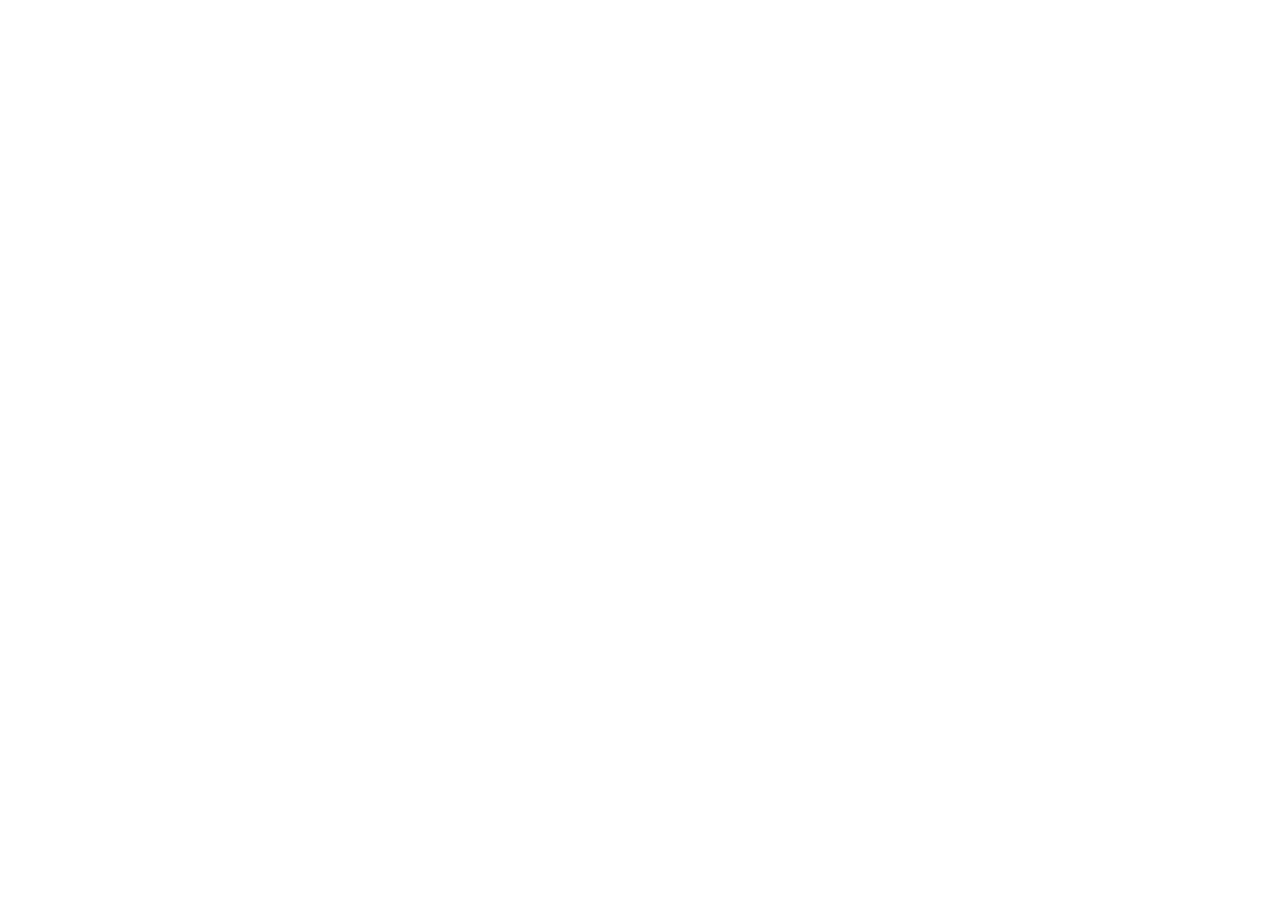
==== index.html @ 365e4626 "Updates" ====
<!DOCTYPE html>
<html lang="en">
  <head>
    <meta charset="UTF-8" />
    <meta name="viewport" content="width=device-width, initial-scale=1.0" />
    <title>browse-product-bliss</title>
    <meta name="description" content="Lovable Generated Project" />
    <meta name="author" content="Lovable" />

    <meta property="og:title" content="browse-product-bliss" />
    <meta property="og:description" content="Lovable Generated Project" />
    <meta property="og:type" content="website" />
    <meta property="og:image" content="https://lovable.dev/opengraph-image-p98pqg.png" />

    <meta name="twitter:card" content="summary_large_image" />
    <meta name="twitter:site" content="@lovable_dev" />
    <meta name="twitter:image" content="https://lovable.dev/opengraph-image-p98pqg.png" />
    <script type="module" crossorigin src="/presentoo-hub-website/assets/index-BYDsPAIq.js"></script>
    <link rel="stylesheet" crossorigin href="/presentoo-hub-website/assets/index-CxJa90uY.css">
  </head>

  <body>
    <div id="root"></div>
  </body>
</html>
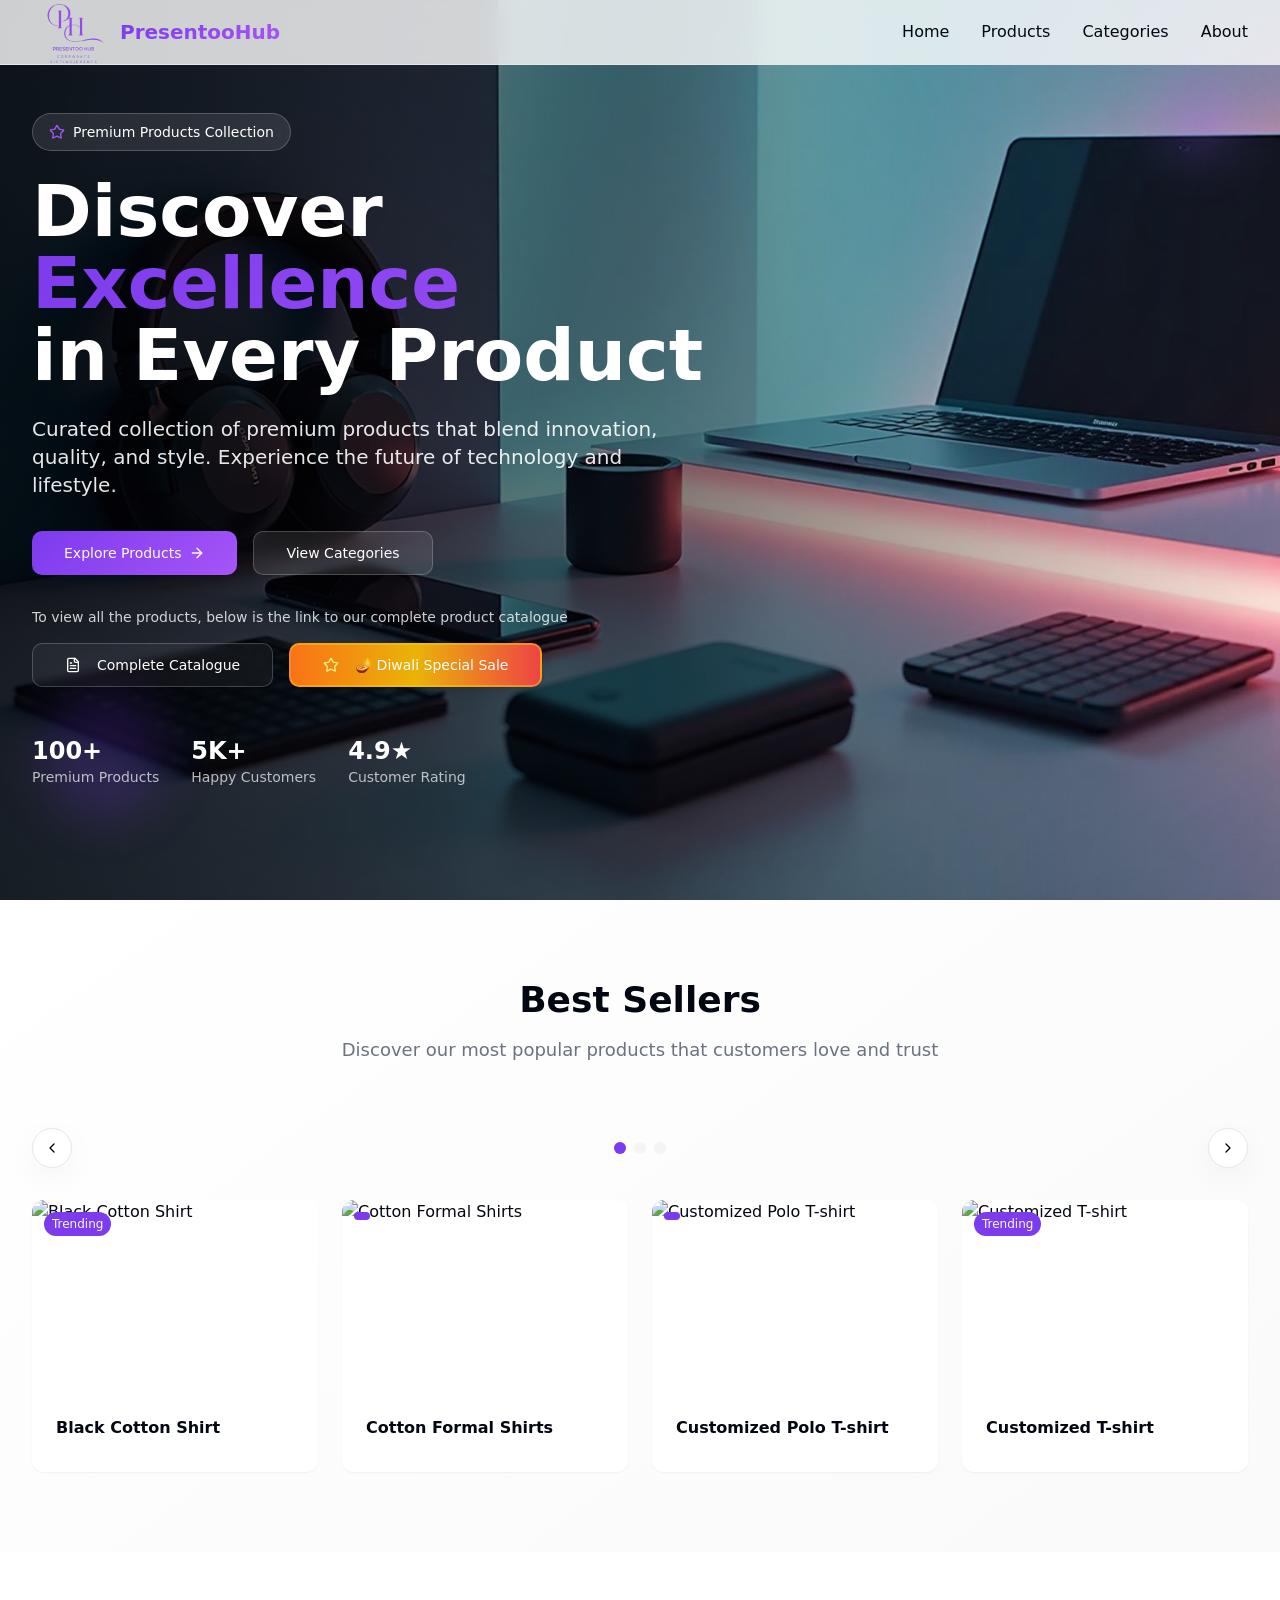
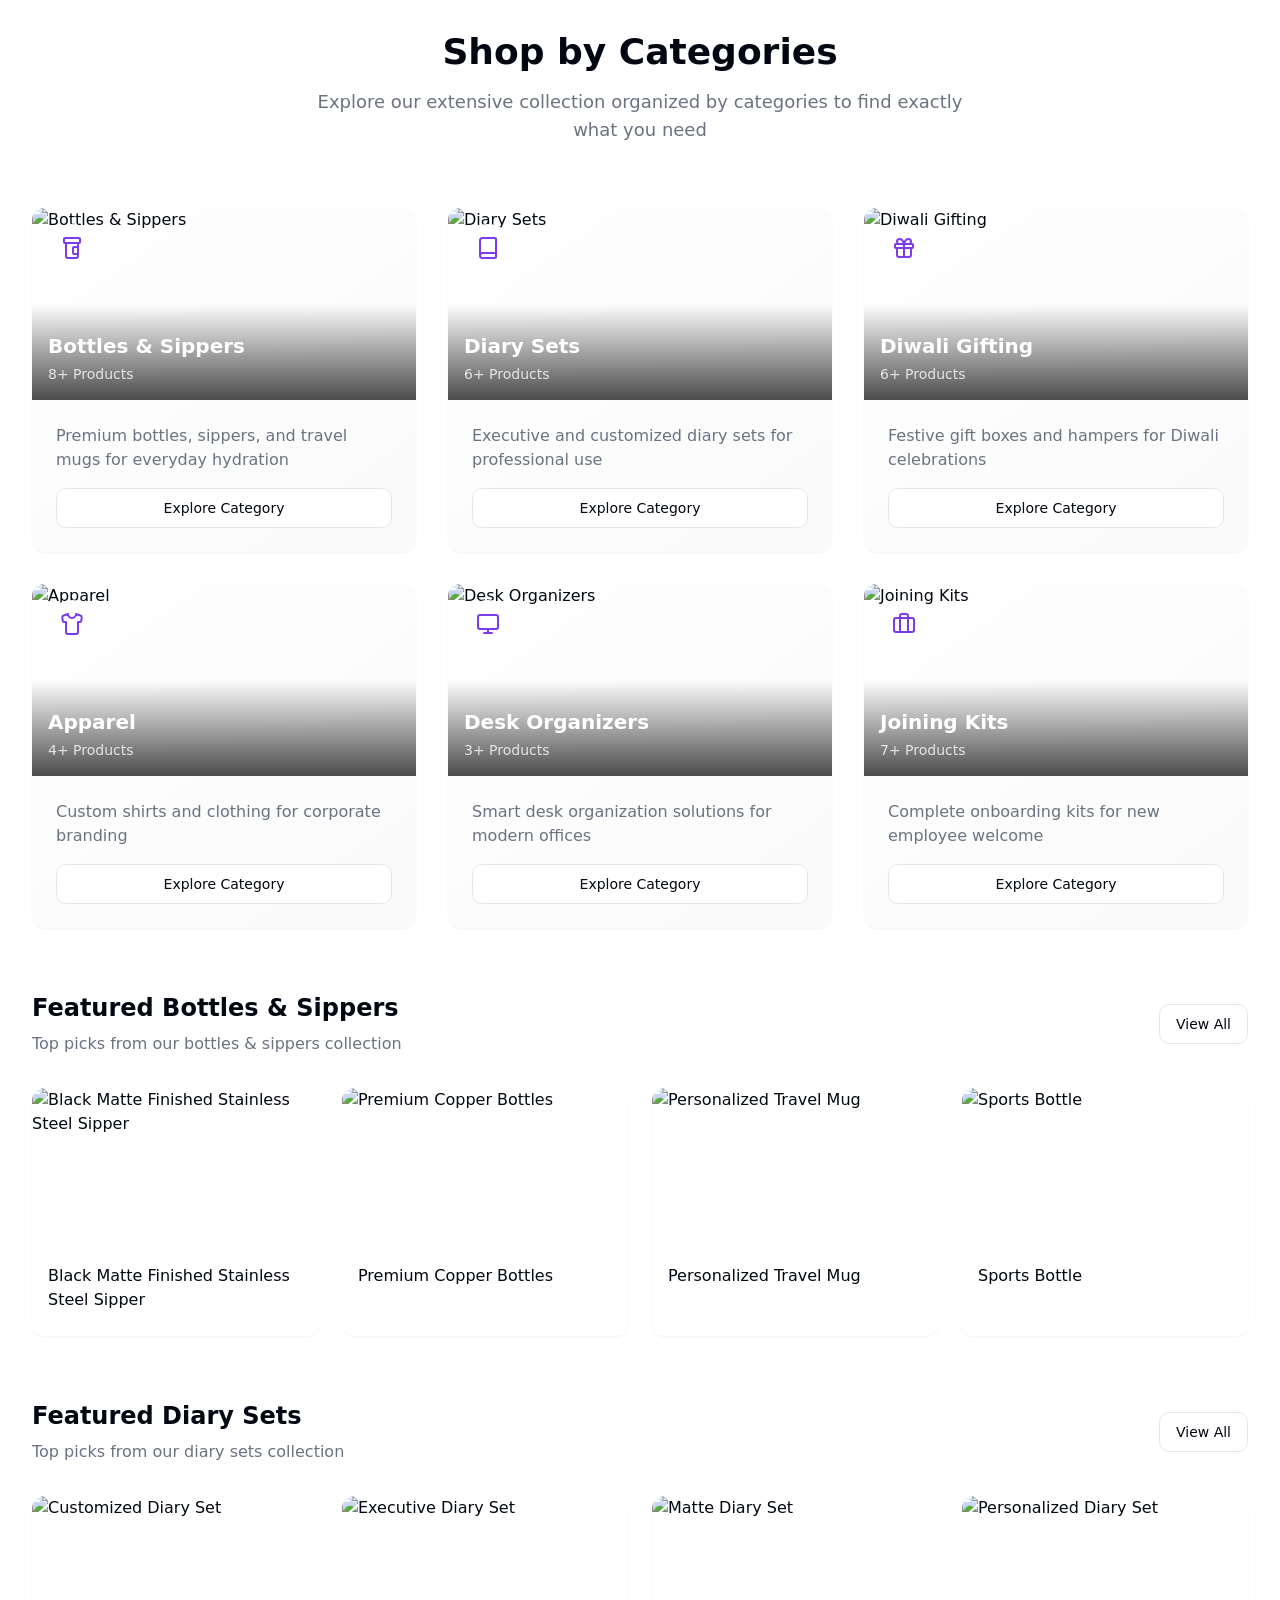
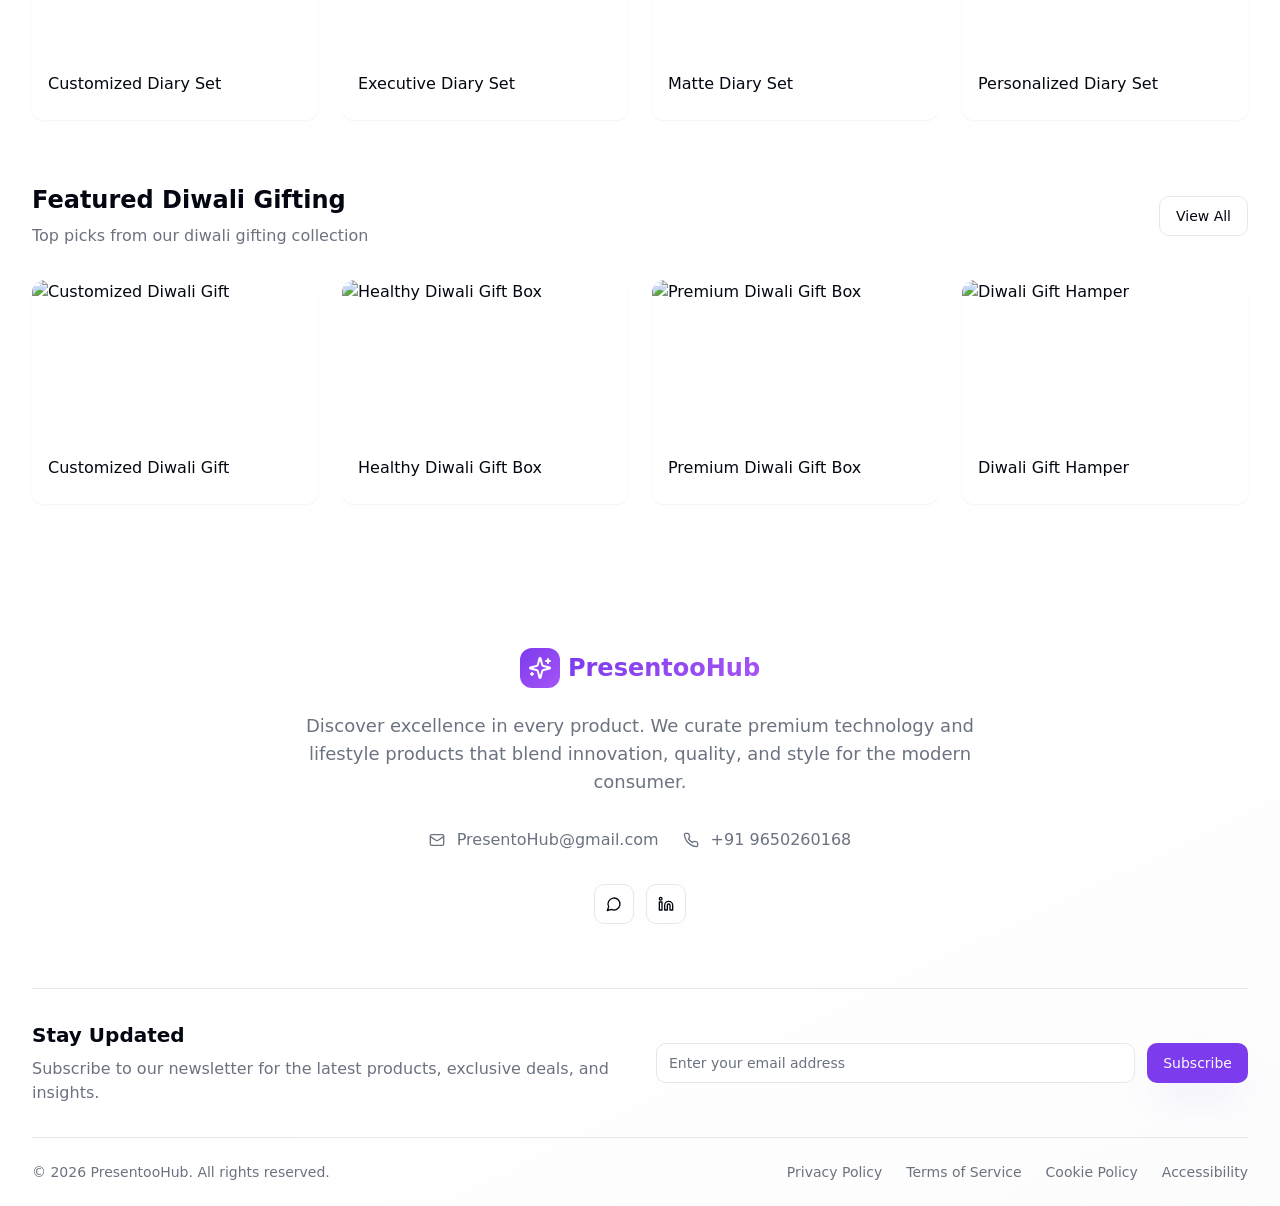
==== commit 4aec2dd4: "Updates" ====
--- a/index.html
+++ b/index.html
@@ -15,8 +15,8 @@
     <meta name="twitter:card" content="summary_large_image" />
     <meta name="twitter:site" content="@lovable_dev" />
     <meta name="twitter:image" content="https://lovable.dev/opengraph-image-p98pqg.png" />
-    <script type="module" crossorigin src="/presentoo-hub-website/assets/index-BYDsPAIq.js"></script>
-    <link rel="stylesheet" crossorigin href="/presentoo-hub-website/assets/index-CxJa90uY.css">
+    <script type="module" crossorigin src="/assets/index-CHtTvRHX.js"></script>
+    <link rel="stylesheet" crossorigin href="/assets/index-CxJa90uY.css">
   </head>
 
   <body>
--- a/assets/index-CxJa90uY.css
+++ b/assets/index-CxJa90uY.css
@@ -0,0 +1 @@
+*,:before,:after{--tw-border-spacing-x: 0;--tw-border-spacing-y: 0;--tw-translate-x: 0;--tw-translate-y: 0;--tw-rotate: 0;--tw-skew-x: 0;--tw-skew-y: 0;--tw-scale-x: 1;--tw-scale-y: 1;--tw-pan-x: ;--tw-pan-y: ;--tw-pinch-zoom: ;--tw-scroll-snap-strictness: proximity;--tw-gradient-from-position: ;--tw-gradient-via-position: ;--tw-gradient-to-position: ;--tw-ordinal: ;--tw-slashed-zero: ;--tw-numeric-figure: ;--tw-numeric-spacing: ;--tw-numeric-fraction: ;--tw-ring-inset: ;--tw-ring-offset-width: 0px;--tw-ring-offset-color: #fff;--tw-ring-color: rgb(59 130 246 / .5);--tw-ring-offset-shadow: 0 0 #0000;--tw-ring-shadow: 0 0 #0000;--tw-shadow: 0 0 #0000;--tw-shadow-colored: 0 0 #0000;--tw-blur: ;--tw-brightness: ;--tw-contrast: ;--tw-grayscale: ;--tw-hue-rotate: ;--tw-invert: ;--tw-saturate: ;--tw-sepia: ;--tw-drop-shadow: ;--tw-backdrop-blur: ;--tw-backdrop-brightness: ;--tw-backdrop-contrast: ;--tw-backdrop-grayscale: ;--tw-backdrop-hue-rotate: ;--tw-backdrop-invert: ;--tw-backdrop-opacity: ;--tw-backdrop-saturate: ;--tw-backdrop-sepia: ;--tw-contain-size: ;--tw-contain-layout: ;--tw-contain-paint: ;--tw-contain-style: }::backdrop{--tw-border-spacing-x: 0;--tw-border-spacing-y: 0;--tw-translate-x: 0;--tw-translate-y: 0;--tw-rotate: 0;--tw-skew-x: 0;--tw-skew-y: 0;--tw-scale-x: 1;--tw-scale-y: 1;--tw-pan-x: ;--tw-pan-y: ;--tw-pinch-zoom: ;--tw-scroll-snap-strictness: proximity;--tw-gradient-from-position: ;--tw-gradient-via-position: ;--tw-gradient-to-position: ;--tw-ordinal: ;--tw-slashed-zero: ;--tw-numeric-figure: ;--tw-numeric-spacing: ;--tw-numeric-fraction: ;--tw-ring-inset: ;--tw-ring-offset-width: 0px;--tw-ring-offset-color: #fff;--tw-ring-color: rgb(59 130 246 / .5);--tw-ring-offset-shadow: 0 0 #0000;--tw-ring-shadow: 0 0 #0000;--tw-shadow: 0 0 #0000;--tw-shadow-colored: 0 0 #0000;--tw-blur: ;--tw-brightness: ;--tw-contrast: ;--tw-grayscale: ;--tw-hue-rotate: ;--tw-invert: ;--tw-saturate: ;--tw-sepia: ;--tw-drop-shadow: ;--tw-backdrop-blur: ;--tw-backdrop-brightness: ;--tw-backdrop-contrast: ;--tw-backdrop-grayscale: ;--tw-backdrop-hue-rotate: ;--tw-backdrop-invert: ;--tw-backdrop-opacity: ;--tw-backdrop-saturate: ;--tw-backdrop-sepia: ;--tw-contain-size: ;--tw-contain-layout: ;--tw-contain-paint: ;--tw-contain-style: }*,:before,:after{box-sizing:border-box;border-width:0;border-style:solid;border-color:#e5e7eb}:before,:after{--tw-content: ""}html,:host{line-height:1.5;-webkit-text-size-adjust:100%;-moz-tab-size:4;-o-tab-size:4;tab-size:4;font-family:ui-sans-serif,system-ui,sans-serif,"Apple Color Emoji","Segoe UI Emoji",Segoe UI Symbol,"Noto Color Emoji";font-feature-settings:normal;font-variation-settings:normal;-webkit-tap-highlight-color:transparent}body{margin:0;line-height:inherit}hr{height:0;color:inherit;border-top-width:1px}abbr:where([title]){-webkit-text-decoration:underline dotted;text-decoration:underline dotted}h1,h2,h3,h4,h5,h6{font-size:inherit;font-weight:inherit}a{color:inherit;text-decoration:inherit}b,strong{font-weight:bolder}code,kbd,samp,pre{font-family:ui-monospace,SFMono-Regular,Menlo,Monaco,Consolas,Liberation Mono,Courier New,monospace;font-feature-settings:normal;font-variation-settings:normal;font-size:1em}small{font-size:80%}sub,sup{font-size:75%;line-height:0;position:relative;vertical-align:baseline}sub{bottom:-.25em}sup{top:-.5em}table{text-indent:0;border-color:inherit;border-collapse:collapse}button,input,optgroup,select,textarea{font-family:inherit;font-feature-settings:inherit;font-variation-settings:inherit;font-size:100%;font-weight:inherit;line-height:inherit;letter-spacing:inherit;color:inherit;margin:0;padding:0}button,select{text-transform:none}button,input:where([type=button]),input:where([type=reset]),input:where([type=submit]){-webkit-appearance:button;background-color:transparent;background-image:none}:-moz-focusring{outline:auto}:-moz-ui-invalid{box-shadow:none}progress{vertical-align:baseline}::-webkit-inner-spin-button,::-webkit-outer-spin-button{height:auto}[type=search]{-webkit-appearance:textfield;outline-offset:-2px}::-webkit-search-decoration{-webkit-appearance:none}::-webkit-file-upload-button{-webkit-appearance:button;font:inherit}summary{display:list-item}blockquote,dl,dd,h1,h2,h3,h4,h5,h6,hr,figure,p,pre{margin:0}fieldset{margin:0;padding:0}legend{padding:0}ol,ul,menu{list-style:none;margin:0;padding:0}dialog{padding:0}textarea{resize:vertical}input::-moz-placeholder,textarea::-moz-placeholder{opacity:1;color:#9ca3af}input::placeholder,textarea::placeholder{opacity:1;color:#9ca3af}button,[role=button]{cursor:pointer}:disabled{cursor:default}img,svg,video,canvas,audio,iframe,embed,object{display:block;vertical-align:middle}img,video{max-width:100%;height:auto}[hidden]:where(:not([hidden=until-found])){display:none}:root{--background: 0 0% 100%;--foreground: 224 71% 4%;--card: 0 0% 100%;--card-foreground: 224 71% 4%;--popover: 0 0% 100%;--popover-foreground: 224 71% 4%;--primary: 262 83% 58%;--primary-foreground: 210 20% 98%;--primary-glow: 270 91% 65%;--secondary: 220 14% 96%;--secondary-foreground: 220 9% 46%;--muted: 220 14% 96%;--muted-foreground: 220 9% 46%;--accent: 262 83% 58%;--accent-foreground: 210 20% 98%;--destructive: 0 84% 60%;--destructive-foreground: 210 20% 98%;--border: 220 13% 91%;--input: 220 13% 91%;--ring: 262 83% 58%;--radius: .75rem;--gradient-primary: linear-gradient(135deg, hsl(262 83% 58%), hsl(270 91% 65%));--gradient-hero: linear-gradient(135deg, hsl(262 83% 58%) 0%, hsl(270 91% 65%) 50%, hsl(280 100% 70%) 100%);--gradient-card: linear-gradient(145deg, hsl(0 0% 100%) 0%, hsl(220 14% 98%) 100%);--shadow-elegant: 0 20px 40px -12px hsl(262 83% 58% / .15);--shadow-product: 0 10px 30px -5px hsl(220 9% 46% / .1);--shadow-glow: 0 0 50px hsl(270 91% 65% / .3);--transition-smooth: all .3s cubic-bezier(.4, 0, .2, 1);--transition-bounce: all .3s cubic-bezier(.68, -.55, .265, 1.55);--sidebar-background: 0 0% 98%;--sidebar-foreground: 240 5.3% 26.1%;--sidebar-primary: 240 5.9% 10%;--sidebar-primary-foreground: 0 0% 98%;--sidebar-accent: 240 4.8% 95.9%;--sidebar-accent-foreground: 240 5.9% 10%;--sidebar-border: 220 13% 91%;--sidebar-ring: 217.2 91.2% 59.8%}.dark{--background: 222.2 84% 4.9%;--foreground: 210 40% 98%;--card: 222.2 84% 4.9%;--card-foreground: 210 40% 98%;--popover: 222.2 84% 4.9%;--popover-foreground: 210 40% 98%;--primary: 210 40% 98%;--primary-foreground: 222.2 47.4% 11.2%;--secondary: 217.2 32.6% 17.5%;--secondary-foreground: 210 40% 98%;--muted: 217.2 32.6% 17.5%;--muted-foreground: 215 20.2% 65.1%;--accent: 217.2 32.6% 17.5%;--accent-foreground: 210 40% 98%;--destructive: 0 62.8% 30.6%;--destructive-foreground: 210 40% 98%;--border: 217.2 32.6% 17.5%;--input: 217.2 32.6% 17.5%;--ring: 212.7 26.8% 83.9%;--sidebar-background: 240 5.9% 10%;--sidebar-foreground: 240 4.8% 95.9%;--sidebar-primary: 224.3 76.3% 48%;--sidebar-primary-foreground: 0 0% 100%;--sidebar-accent: 240 3.7% 15.9%;--sidebar-accent-foreground: 240 4.8% 95.9%;--sidebar-border: 240 3.7% 15.9%;--sidebar-ring: 217.2 91.2% 59.8%}*{border-color:hsl(var(--border))}body{background-color:hsl(var(--background));color:hsl(var(--foreground))}.container{width:100%;margin-right:auto;margin-left:auto;padding-right:2rem;padding-left:2rem}@media (min-width: 1400px){.container{max-width:1400px}}.sr-only{position:absolute;width:1px;height:1px;padding:0;margin:-1px;overflow:hidden;clip:rect(0,0,0,0);white-space:nowrap;border-width:0}.pointer-events-none{pointer-events:none}.pointer-events-auto{pointer-events:auto}.visible{visibility:visible}.invisible{visibility:hidden}.fixed{position:fixed}.absolute{position:absolute}.relative{position:relative}.inset-0{top:0;right:0;bottom:0;left:0}.inset-x-0{left:0;right:0}.inset-y-0{top:0;bottom:0}.-bottom-12{bottom:-3rem}.-left-12{left:-3rem}.-right-12{right:-3rem}.-top-12{top:-3rem}.bottom-0{bottom:0}.bottom-20{bottom:5rem}.bottom-4{bottom:1rem}.left-0{left:0}.left-1{left:.25rem}.left-1\/2{left:50%}.left-10{left:2.5rem}.left-2{left:.5rem}.left-3{left:.75rem}.left-4{left:1rem}.left-\[50\%\]{left:50%}.right-0{right:0}.right-1{right:.25rem}.right-10{right:2.5rem}.right-2{right:.5rem}.right-3{right:.75rem}.right-4{right:1rem}.top-0{top:0}.top-1\.5{top:.375rem}.top-1\/2{top:50%}.top-2{top:.5rem}.top-20{top:5rem}.top-3{top:.75rem}.top-3\.5{top:.875rem}.top-4{top:1rem}.top-\[1px\]{top:1px}.top-\[50\%\]{top:50%}.top-\[60\%\]{top:60%}.top-full{top:100%}.z-10{z-index:10}.z-20{z-index:20}.z-50{z-index:50}.z-\[100\]{z-index:100}.z-\[1\]{z-index:1}.-mx-1{margin-left:-.25rem;margin-right:-.25rem}.mx-2{margin-left:.5rem;margin-right:.5rem}.mx-3\.5{margin-left:.875rem;margin-right:.875rem}.mx-auto{margin-left:auto;margin-right:auto}.my-0\.5{margin-top:.125rem;margin-bottom:.125rem}.my-1{margin-top:.25rem;margin-bottom:.25rem}.-ml-4{margin-left:-1rem}.-mt-4{margin-top:-1rem}.mb-1{margin-bottom:.25rem}.mb-16{margin-bottom:4rem}.mb-2{margin-bottom:.5rem}.mb-4{margin-bottom:1rem}.mb-6{margin-bottom:1.5rem}.mb-8{margin-bottom:2rem}.ml-1{margin-left:.25rem}.ml-auto{margin-left:auto}.mr-2{margin-right:.5rem}.mt-1\.5{margin-top:.375rem}.mt-12{margin-top:3rem}.mt-2{margin-top:.5rem}.mt-24{margin-top:6rem}.mt-4{margin-top:1rem}.mt-8{margin-top:2rem}.mt-auto{margin-top:auto}.line-clamp-2{overflow:hidden;display:-webkit-box;-webkit-box-orient:vertical;-webkit-line-clamp:2}.block{display:block}.flex{display:flex}.inline-flex{display:inline-flex}.table{display:table}.grid{display:grid}.hidden{display:none}.aspect-square{aspect-ratio:1 / 1}.aspect-video{aspect-ratio:16 / 9}.size-4{width:1rem;height:1rem}.h-1\.5{height:.375rem}.h-10{height:2.5rem}.h-11{height:2.75rem}.h-12{height:3rem}.h-16{height:4rem}.h-2{height:.5rem}.h-2\.5{height:.625rem}.h-20{height:5rem}.h-3{height:.75rem}.h-3\.5{height:.875rem}.h-32{height:8rem}.h-4{height:1rem}.h-40{height:10rem}.h-48{height:12rem}.h-5{height:1.25rem}.h-6{height:1.5rem}.h-64{height:16rem}.h-7{height:1.75rem}.h-8{height:2rem}.h-9{height:2.25rem}.h-\[1px\]{height:1px}.h-\[var\(--radix-navigation-menu-viewport-height\)\]{height:var(--radix-navigation-menu-viewport-height)}.h-\[var\(--radix-select-trigger-height\)\]{height:var(--radix-select-trigger-height)}.h-auto{height:auto}.h-full{height:100%}.h-px{height:1px}.h-svh{height:100svh}.max-h-96{max-height:24rem}.max-h-\[300px\]{max-height:300px}.max-h-screen{max-height:100vh}.min-h-0{min-height:0px}.min-h-\[80px\]{min-height:80px}.min-h-screen{min-height:100vh}.min-h-svh{min-height:100svh}.w-0{width:0px}.w-1{width:.25rem}.w-10{width:2.5rem}.w-11{width:2.75rem}.w-16{width:4rem}.w-2{width:.5rem}.w-2\.5{width:.625rem}.w-20{width:5rem}.w-3{width:.75rem}.w-3\.5{width:.875rem}.w-3\/4{width:75%}.w-32{width:8rem}.w-4{width:1rem}.w-5{width:1.25rem}.w-6{width:1.5rem}.w-64{width:16rem}.w-7{width:1.75rem}.w-72{width:18rem}.w-8{width:2rem}.w-9{width:2.25rem}.w-\[--sidebar-width\]{width:var(--sidebar-width)}.w-\[100px\]{width:100px}.w-\[180px\]{width:180px}.w-\[1px\]{width:1px}.w-auto{width:auto}.w-full{width:100%}.w-max{width:-moz-max-content;width:max-content}.w-px{width:1px}.min-w-0{min-width:0px}.min-w-5{min-width:1.25rem}.min-w-\[12rem\]{min-width:12rem}.min-w-\[8rem\]{min-width:8rem}.min-w-\[var\(--radix-select-trigger-width\)\]{min-width:var(--radix-select-trigger-width)}.max-w-2xl{max-width:42rem}.max-w-3xl{max-width:48rem}.max-w-4xl{max-width:56rem}.max-w-\[--skeleton-width\]{max-width:var(--skeleton-width)}.max-w-lg{max-width:32rem}.max-w-max{max-width:-moz-max-content;max-width:max-content}.flex-1{flex:1 1 0%}.shrink-0{flex-shrink:0}.grow{flex-grow:1}.grow-0{flex-grow:0}.basis-full{flex-basis:100%}.caption-bottom{caption-side:bottom}.border-collapse{border-collapse:collapse}.-translate-x-1\/2{--tw-translate-x: -50%;transform:translate(var(--tw-translate-x),var(--tw-translate-y)) rotate(var(--tw-rotate)) skew(var(--tw-skew-x)) skewY(var(--tw-skew-y)) scaleX(var(--tw-scale-x)) scaleY(var(--tw-scale-y))}.-translate-x-px{--tw-translate-x: -1px;transform:translate(var(--tw-translate-x),var(--tw-translate-y)) rotate(var(--tw-rotate)) skew(var(--tw-skew-x)) skewY(var(--tw-skew-y)) scaleX(var(--tw-scale-x)) scaleY(var(--tw-scale-y))}.-translate-y-1\/2{--tw-translate-y: -50%;transform:translate(var(--tw-translate-x),var(--tw-translate-y)) rotate(var(--tw-rotate)) skew(var(--tw-skew-x)) skewY(var(--tw-skew-y)) scaleX(var(--tw-scale-x)) scaleY(var(--tw-scale-y))}.translate-x-\[-50\%\]{--tw-translate-x: -50%;transform:translate(var(--tw-translate-x),var(--tw-translate-y)) rotate(var(--tw-rotate)) skew(var(--tw-skew-x)) skewY(var(--tw-skew-y)) scaleX(var(--tw-scale-x)) scaleY(var(--tw-scale-y))}.translate-x-px{--tw-translate-x: 1px;transform:translate(var(--tw-translate-x),var(--tw-translate-y)) rotate(var(--tw-rotate)) skew(var(--tw-skew-x)) skewY(var(--tw-skew-y)) scaleX(var(--tw-scale-x)) scaleY(var(--tw-scale-y))}.translate-y-\[-50\%\]{--tw-translate-y: -50%;transform:translate(var(--tw-translate-x),var(--tw-translate-y)) rotate(var(--tw-rotate)) skew(var(--tw-skew-x)) skewY(var(--tw-skew-y)) scaleX(var(--tw-scale-x)) scaleY(var(--tw-scale-y))}.rotate-45{--tw-rotate: 45deg;transform:translate(var(--tw-translate-x),var(--tw-translate-y)) rotate(var(--tw-rotate)) skew(var(--tw-skew-x)) skewY(var(--tw-skew-y)) scaleX(var(--tw-scale-x)) scaleY(var(--tw-scale-y))}.rotate-90{--tw-rotate: 90deg;transform:translate(var(--tw-translate-x),var(--tw-translate-y)) rotate(var(--tw-rotate)) skew(var(--tw-skew-x)) skewY(var(--tw-skew-y)) scaleX(var(--tw-scale-x)) scaleY(var(--tw-scale-y))}.transform{transform:translate(var(--tw-translate-x),var(--tw-translate-y)) rotate(var(--tw-rotate)) skew(var(--tw-skew-x)) skewY(var(--tw-skew-y)) scaleX(var(--tw-scale-x)) scaleY(var(--tw-scale-y))}@keyframes fade-in{0%{opacity:0;transform:translateY(20px)}to{opacity:1;transform:translateY(0)}}.animate-fade-in{animation:fade-in .6s ease-out}@keyframes float{0%,to{transform:translateY(0)}50%{transform:translateY(-10px)}}.animate-float{animation:float 6s ease-in-out infinite}@keyframes pulse{50%{opacity:.5}}.animate-pulse{animation:pulse 2s cubic-bezier(.4,0,.6,1) infinite}@keyframes slide-up{0%{opacity:0;transform:translateY(30px)}to{opacity:1;transform:translateY(0)}}.animate-slide-up{animation:slide-up .8s ease-out}.cursor-default{cursor:default}.cursor-pointer{cursor:pointer}.touch-none{touch-action:none}.select-none{-webkit-user-select:none;-moz-user-select:none;user-select:none}.list-none{list-style-type:none}.grid-cols-1{grid-template-columns:repeat(1,minmax(0,1fr))}.grid-cols-2{grid-template-columns:repeat(2,minmax(0,1fr))}.flex-row{flex-direction:row}.flex-col{flex-direction:column}.flex-col-reverse{flex-direction:column-reverse}.flex-wrap{flex-wrap:wrap}.items-start{align-items:flex-start}.items-end{align-items:flex-end}.items-center{align-items:center}.items-stretch{align-items:stretch}.justify-center{justify-content:center}.justify-between{justify-content:space-between}.gap-1{gap:.25rem}.gap-1\.5{gap:.375rem}.gap-16{gap:4rem}.gap-2{gap:.5rem}.gap-3{gap:.75rem}.gap-4{gap:1rem}.gap-6{gap:1.5rem}.gap-8{gap:2rem}.space-x-1>:not([hidden])~:not([hidden]){--tw-space-x-reverse: 0;margin-right:calc(.25rem * var(--tw-space-x-reverse));margin-left:calc(.25rem * calc(1 - var(--tw-space-x-reverse)))}.space-x-2>:not([hidden])~:not([hidden]){--tw-space-x-reverse: 0;margin-right:calc(.5rem * var(--tw-space-x-reverse));margin-left:calc(.5rem * calc(1 - var(--tw-space-x-reverse)))}.space-x-3>:not([hidden])~:not([hidden]){--tw-space-x-reverse: 0;margin-right:calc(.75rem * var(--tw-space-x-reverse));margin-left:calc(.75rem * calc(1 - var(--tw-space-x-reverse)))}.space-x-4>:not([hidden])~:not([hidden]){--tw-space-x-reverse: 0;margin-right:calc(1rem * var(--tw-space-x-reverse));margin-left:calc(1rem * calc(1 - var(--tw-space-x-reverse)))}.space-x-8>:not([hidden])~:not([hidden]){--tw-space-x-reverse: 0;margin-right:calc(2rem * var(--tw-space-x-reverse));margin-left:calc(2rem * calc(1 - var(--tw-space-x-reverse)))}.space-y-1>:not([hidden])~:not([hidden]){--tw-space-y-reverse: 0;margin-top:calc(.25rem * calc(1 - var(--tw-space-y-reverse)));margin-bottom:calc(.25rem * var(--tw-space-y-reverse))}.space-y-1\.5>:not([hidden])~:not([hidden]){--tw-space-y-reverse: 0;margin-top:calc(.375rem * calc(1 - var(--tw-space-y-reverse)));margin-bottom:calc(.375rem * var(--tw-space-y-reverse))}.space-y-16>:not([hidden])~:not([hidden]){--tw-space-y-reverse: 0;margin-top:calc(4rem * calc(1 - var(--tw-space-y-reverse)));margin-bottom:calc(4rem * var(--tw-space-y-reverse))}.space-y-2>:not([hidden])~:not([hidden]){--tw-space-y-reverse: 0;margin-top:calc(.5rem * calc(1 - var(--tw-space-y-reverse)));margin-bottom:calc(.5rem * var(--tw-space-y-reverse))}.space-y-4>:not([hidden])~:not([hidden]){--tw-space-y-reverse: 0;margin-top:calc(1rem * calc(1 - var(--tw-space-y-reverse)));margin-bottom:calc(1rem * var(--tw-space-y-reverse))}.space-y-6>:not([hidden])~:not([hidden]){--tw-space-y-reverse: 0;margin-top:calc(1.5rem * calc(1 - var(--tw-space-y-reverse)));margin-bottom:calc(1.5rem * var(--tw-space-y-reverse))}.overflow-auto{overflow:auto}.overflow-hidden{overflow:hidden}.overflow-y-auto{overflow-y:auto}.overflow-x-hidden{overflow-x:hidden}.whitespace-nowrap{white-space:nowrap}.break-words{overflow-wrap:break-word}.rounded-2xl{border-radius:1rem}.rounded-\[2px\]{border-radius:2px}.rounded-\[inherit\]{border-radius:inherit}.rounded-full{border-radius:9999px}.rounded-lg{border-radius:var(--radius)}.rounded-md{border-radius:calc(var(--radius) - 2px)}.rounded-sm{border-radius:calc(var(--radius) - 4px)}.rounded-t-\[10px\]{border-top-left-radius:10px;border-top-right-radius:10px}.rounded-t-lg{border-top-left-radius:var(--radius);border-top-right-radius:var(--radius)}.rounded-tl-sm{border-top-left-radius:calc(var(--radius) - 4px)}.border{border-width:1px}.border-0{border-width:0px}.border-2{border-width:2px}.border-\[1\.5px\]{border-width:1.5px}.border-y{border-top-width:1px;border-bottom-width:1px}.border-b{border-bottom-width:1px}.border-l{border-left-width:1px}.border-r{border-right-width:1px}.border-t{border-top-width:1px}.border-dashed{border-style:dashed}.border-\[--color-border\]{border-color:var(--color-border)}.border-border{border-color:hsl(var(--border))}.border-border\/50{border-color:hsl(var(--border) / .5)}.border-destructive{border-color:hsl(var(--destructive))}.border-destructive\/50{border-color:hsl(var(--destructive) / .5)}.border-gray-300{--tw-border-opacity: 1;border-color:rgb(209 213 219 / var(--tw-border-opacity, 1))}.border-input{border-color:hsl(var(--input))}.border-primary{border-color:hsl(var(--primary))}.border-sidebar-border{border-color:hsl(var(--sidebar-border))}.border-transparent{border-color:transparent}.border-white\/20{border-color:#fff3}.border-yellow-400\/50{border-color:#facc1580}.border-l-transparent{border-left-color:transparent}.border-t-transparent{border-top-color:transparent}.bg-\[--color-bg\]{background-color:var(--color-bg)}.bg-accent{background-color:hsl(var(--accent))}.bg-background{background-color:hsl(var(--background))}.bg-black\/80{background-color:#000c}.bg-border{background-color:hsl(var(--border))}.bg-card{background-color:hsl(var(--card))}.bg-destructive{background-color:hsl(var(--destructive))}.bg-foreground{background-color:hsl(var(--foreground))}.bg-gray-100{--tw-bg-opacity: 1;background-color:rgb(243 244 246 / var(--tw-bg-opacity, 1))}.bg-muted{background-color:hsl(var(--muted))}.bg-muted\/50{background-color:hsl(var(--muted) / .5)}.bg-popover{background-color:hsl(var(--popover))}.bg-primary{background-color:hsl(var(--primary))}.bg-primary-glow\/20{background-color:hsl(var(--primary-glow) / .2)}.bg-primary\/10{background-color:hsl(var(--primary) / .1)}.bg-primary\/20{background-color:hsl(var(--primary) / .2)}.bg-primary\/90{background-color:hsl(var(--primary) / .9)}.bg-secondary{background-color:hsl(var(--secondary))}.bg-sidebar{background-color:hsl(var(--sidebar-background))}.bg-sidebar-border{background-color:hsl(var(--sidebar-border))}.bg-transparent{background-color:transparent}.bg-white{--tw-bg-opacity: 1;background-color:rgb(255 255 255 / var(--tw-bg-opacity, 1))}.bg-white\/10{background-color:#ffffff1a}.bg-white\/5{background-color:#ffffff0d}.bg-white\/80{background-color:#fffc}.bg-white\/90{background-color:#ffffffe6}.bg-gradient-card{background-image:var(--gradient-card)}.bg-gradient-primary{background-image:var(--gradient-primary)}.bg-gradient-to-br{background-image:linear-gradient(to bottom right,var(--tw-gradient-stops))}.bg-gradient-to-r{background-image:linear-gradient(to right,var(--tw-gradient-stops))}.bg-gradient-to-t{background-image:linear-gradient(to top,var(--tw-gradient-stops))}.from-background{--tw-gradient-from: hsl(var(--background)) var(--tw-gradient-from-position);--tw-gradient-to: hsl(var(--background) / 0) var(--tw-gradient-to-position);--tw-gradient-stops: var(--tw-gradient-from), var(--tw-gradient-to)}.from-black\/20{--tw-gradient-from: rgb(0 0 0 / .2) var(--tw-gradient-from-position);--tw-gradient-to: rgb(0 0 0 / 0) var(--tw-gradient-to-position);--tw-gradient-stops: var(--tw-gradient-from), var(--tw-gradient-to)}.from-black\/70{--tw-gradient-from: rgb(0 0 0 / .7) var(--tw-gradient-from-position);--tw-gradient-to: rgb(0 0 0 / 0) var(--tw-gradient-to-position);--tw-gradient-stops: var(--tw-gradient-from), var(--tw-gradient-to)}.from-card{--tw-gradient-from: hsl(var(--card)) var(--tw-gradient-from-position);--tw-gradient-to: hsl(var(--card) / 0) var(--tw-gradient-to-position);--tw-gradient-stops: var(--tw-gradient-from), var(--tw-gradient-to)}.from-orange-500{--tw-gradient-from: #f97316 var(--tw-gradient-from-position);--tw-gradient-to: rgb(249 115 22 / 0) var(--tw-gradient-to-position);--tw-gradient-stops: var(--tw-gradient-from), var(--tw-gradient-to)}.from-secondary\/20{--tw-gradient-from: hsl(var(--secondary) / .2) var(--tw-gradient-from-position);--tw-gradient-to: hsl(var(--secondary) / 0) var(--tw-gradient-to-position);--tw-gradient-stops: var(--tw-gradient-from), var(--tw-gradient-to)}.via-background{--tw-gradient-to: hsl(var(--background) / 0) var(--tw-gradient-to-position);--tw-gradient-stops: var(--tw-gradient-from), hsl(var(--background)) var(--tw-gradient-via-position), var(--tw-gradient-to)}.via-black\/50{--tw-gradient-to: rgb(0 0 0 / 0) var(--tw-gradient-to-position);--tw-gradient-stops: var(--tw-gradient-from), rgb(0 0 0 / .5) var(--tw-gradient-via-position), var(--tw-gradient-to)}.via-secondary\/30{--tw-gradient-to: hsl(var(--secondary) / 0) var(--tw-gradient-to-position);--tw-gradient-stops: var(--tw-gradient-from), hsl(var(--secondary) / .3) var(--tw-gradient-via-position), var(--tw-gradient-to)}.via-transparent{--tw-gradient-to: rgb(0 0 0 / 0) var(--tw-gradient-to-position);--tw-gradient-stops: var(--tw-gradient-from), transparent var(--tw-gradient-via-position), var(--tw-gradient-to)}.via-yellow-500{--tw-gradient-to: rgb(234 179 8 / 0) var(--tw-gradient-to-position);--tw-gradient-stops: var(--tw-gradient-from), #eab308 var(--tw-gradient-via-position), var(--tw-gradient-to)}.to-primary\/5{--tw-gradient-to: hsl(var(--primary) / .05) var(--tw-gradient-to-position)}.to-red-500{--tw-gradient-to: #ef4444 var(--tw-gradient-to-position)}.to-secondary\/30{--tw-gradient-to: hsl(var(--secondary) / .3) var(--tw-gradient-to-position)}.to-transparent{--tw-gradient-to: transparent var(--tw-gradient-to-position)}.bg-cover{background-size:cover}.bg-clip-text{-webkit-background-clip:text;background-clip:text}.bg-center{background-position:center}.bg-no-repeat{background-repeat:no-repeat}.fill-current{fill:currentColor}.object-contain{-o-object-fit:contain;object-fit:contain}.object-cover{-o-object-fit:cover;object-fit:cover}.p-0{padding:0}.p-1{padding:.25rem}.p-12{padding:3rem}.p-2{padding:.5rem}.p-3{padding:.75rem}.p-4{padding:1rem}.p-6{padding:1.5rem}.p-8{padding:2rem}.p-\[1px\]{padding:1px}.px-1{padding-left:.25rem;padding-right:.25rem}.px-2{padding-left:.5rem;padding-right:.5rem}.px-2\.5{padding-left:.625rem;padding-right:.625rem}.px-3{padding-left:.75rem;padding-right:.75rem}.px-4{padding-left:1rem;padding-right:1rem}.px-5{padding-left:1.25rem;padding-right:1.25rem}.px-8{padding-left:2rem;padding-right:2rem}.py-0\.5{padding-top:.125rem;padding-bottom:.125rem}.py-1{padding-top:.25rem;padding-bottom:.25rem}.py-1\.5{padding-top:.375rem;padding-bottom:.375rem}.py-16{padding-top:4rem;padding-bottom:4rem}.py-2{padding-top:.5rem;padding-bottom:.5rem}.py-20{padding-top:5rem;padding-bottom:5rem}.py-3{padding-top:.75rem;padding-bottom:.75rem}.py-4{padding-top:1rem;padding-bottom:1rem}.py-6{padding-top:1.5rem;padding-bottom:1.5rem}.py-8{padding-top:2rem;padding-bottom:2rem}.pb-16{padding-bottom:4rem}.pb-3{padding-bottom:.75rem}.pb-4{padding-bottom:1rem}.pl-2\.5{padding-left:.625rem}.pl-4{padding-left:1rem}.pl-8{padding-left:2rem}.pr-2{padding-right:.5rem}.pr-2\.5{padding-right:.625rem}.pr-8{padding-right:2rem}.pt-0{padding-top:0}.pt-1{padding-top:.25rem}.pt-24{padding-top:6rem}.pt-3{padding-top:.75rem}.pt-4{padding-top:1rem}.pt-8{padding-top:2rem}.text-left{text-align:left}.text-center{text-align:center}.align-middle{vertical-align:middle}.font-mono{font-family:ui-monospace,SFMono-Regular,Menlo,Monaco,Consolas,Liberation Mono,Courier New,monospace}.text-2xl{font-size:1.5rem;line-height:2rem}.text-3xl{font-size:1.875rem;line-height:2.25rem}.text-4xl{font-size:2.25rem;line-height:2.5rem}.text-\[0\.8rem\]{font-size:.8rem}.text-base{font-size:1rem;line-height:1.5rem}.text-lg{font-size:1.125rem;line-height:1.75rem}.text-sm{font-size:.875rem;line-height:1.25rem}.text-xl{font-size:1.25rem;line-height:1.75rem}.text-xs{font-size:.75rem;line-height:1rem}.font-bold{font-weight:700}.font-medium{font-weight:500}.font-normal{font-weight:400}.font-semibold{font-weight:600}.tabular-nums{--tw-numeric-spacing: tabular-nums;font-variant-numeric:var(--tw-ordinal) var(--tw-slashed-zero) var(--tw-numeric-figure) var(--tw-numeric-spacing) var(--tw-numeric-fraction)}.leading-none{line-height:1}.leading-relaxed{line-height:1.625}.tracking-tight{letter-spacing:-.025em}.tracking-widest{letter-spacing:.1em}.text-accent-foreground{color:hsl(var(--accent-foreground))}.text-blue-500{--tw-text-opacity: 1;color:rgb(59 130 246 / var(--tw-text-opacity, 1))}.text-card-foreground{color:hsl(var(--card-foreground))}.text-current{color:currentColor}.text-destructive{color:hsl(var(--destructive))}.text-destructive-foreground{color:hsl(var(--destructive-foreground))}.text-foreground{color:hsl(var(--foreground))}.text-foreground\/50{color:hsl(var(--foreground) / .5)}.text-gray-600{--tw-text-opacity: 1;color:rgb(75 85 99 / var(--tw-text-opacity, 1))}.text-gray-900{--tw-text-opacity: 1;color:rgb(17 24 39 / var(--tw-text-opacity, 1))}.text-muted-foreground{color:hsl(var(--muted-foreground))}.text-popover-foreground{color:hsl(var(--popover-foreground))}.text-primary{color:hsl(var(--primary))}.text-primary-foreground{color:hsl(var(--primary-foreground))}.text-primary-glow{color:hsl(var(--primary-glow))}.text-secondary-foreground{color:hsl(var(--secondary-foreground))}.text-sidebar-foreground{color:hsl(var(--sidebar-foreground))}.text-sidebar-foreground\/70{color:hsl(var(--sidebar-foreground) / .7)}.text-transparent{color:transparent}.text-white{--tw-text-opacity: 1;color:rgb(255 255 255 / var(--tw-text-opacity, 1))}.text-white\/70{color:#ffffffb3}.text-white\/80{color:#fffc}.text-white\/90{color:#ffffffe6}.text-yellow-200{--tw-text-opacity: 1;color:rgb(254 240 138 / var(--tw-text-opacity, 1))}.underline{text-decoration-line:underline}.underline-offset-4{text-underline-offset:4px}.opacity-0{opacity:0}.opacity-50{opacity:.5}.opacity-60{opacity:.6}.opacity-70{opacity:.7}.opacity-90{opacity:.9}.shadow-\[0_0_0_1px_hsl\(var\(--sidebar-border\)\)\]{--tw-shadow: 0 0 0 1px hsl(var(--sidebar-border));--tw-shadow-colored: 0 0 0 1px var(--tw-shadow-color);box-shadow:var(--tw-ring-offset-shadow, 0 0 #0000),var(--tw-ring-shadow, 0 0 #0000),var(--tw-shadow)}.shadow-elegant{--tw-shadow: var(--shadow-elegant);--tw-shadow-colored: var(--shadow-elegant);box-shadow:var(--tw-ring-offset-shadow, 0 0 #0000),var(--tw-ring-shadow, 0 0 #0000),var(--tw-shadow)}.shadow-lg{--tw-shadow: 0 10px 15px -3px rgb(0 0 0 / .1), 0 4px 6px -4px rgb(0 0 0 / .1);--tw-shadow-colored: 0 10px 15px -3px var(--tw-shadow-color), 0 4px 6px -4px var(--tw-shadow-color);box-shadow:var(--tw-ring-offset-shadow, 0 0 #0000),var(--tw-ring-shadow, 0 0 #0000),var(--tw-shadow)}.shadow-md{--tw-shadow: 0 4px 6px -1px rgb(0 0 0 / .1), 0 2px 4px -2px rgb(0 0 0 / .1);--tw-shadow-colored: 0 4px 6px -1px var(--tw-shadow-color), 0 2px 4px -2px var(--tw-shadow-color);box-shadow:var(--tw-ring-offset-shadow, 0 0 #0000),var(--tw-ring-shadow, 0 0 #0000),var(--tw-shadow)}.shadow-none{--tw-shadow: 0 0 #0000;--tw-shadow-colored: 0 0 #0000;box-shadow:var(--tw-ring-offset-shadow, 0 0 #0000),var(--tw-ring-shadow, 0 0 #0000),var(--tw-shadow)}.shadow-product{--tw-shadow: var(--shadow-product);--tw-shadow-colored: var(--shadow-product);box-shadow:var(--tw-ring-offset-shadow, 0 0 #0000),var(--tw-ring-shadow, 0 0 #0000),var(--tw-shadow)}.shadow-sm{--tw-shadow: 0 1px 2px 0 rgb(0 0 0 / .05);--tw-shadow-colored: 0 1px 2px 0 var(--tw-shadow-color);box-shadow:var(--tw-ring-offset-shadow, 0 0 #0000),var(--tw-ring-shadow, 0 0 #0000),var(--tw-shadow)}.shadow-xl{--tw-shadow: 0 20px 25px -5px rgb(0 0 0 / .1), 0 8px 10px -6px rgb(0 0 0 / .1);--tw-shadow-colored: 0 20px 25px -5px var(--tw-shadow-color), 0 8px 10px -6px var(--tw-shadow-color);box-shadow:var(--tw-ring-offset-shadow, 0 0 #0000),var(--tw-ring-shadow, 0 0 #0000),var(--tw-shadow)}.outline-none{outline:2px solid transparent;outline-offset:2px}.outline{outline-style:solid}.ring-0{--tw-ring-offset-shadow: var(--tw-ring-inset) 0 0 0 var(--tw-ring-offset-width) var(--tw-ring-offset-color);--tw-ring-shadow: var(--tw-ring-inset) 0 0 0 calc(0px + var(--tw-ring-offset-width)) var(--tw-ring-color);box-shadow:var(--tw-ring-offset-shadow),var(--tw-ring-shadow),var(--tw-shadow, 0 0 #0000)}.ring-2{--tw-ring-offset-shadow: var(--tw-ring-inset) 0 0 0 var(--tw-ring-offset-width) var(--tw-ring-offset-color);--tw-ring-shadow: var(--tw-ring-inset) 0 0 0 calc(2px + var(--tw-ring-offset-width)) var(--tw-ring-color);box-shadow:var(--tw-ring-offset-shadow),var(--tw-ring-shadow),var(--tw-shadow, 0 0 #0000)}.ring-ring{--tw-ring-color: hsl(var(--ring))}.ring-sidebar-ring{--tw-ring-color: hsl(var(--sidebar-ring))}.ring-offset-background{--tw-ring-offset-color: hsl(var(--background))}.blur-xl{--tw-blur: blur(24px);filter:var(--tw-blur) var(--tw-brightness) var(--tw-contrast) var(--tw-grayscale) var(--tw-hue-rotate) var(--tw-invert) var(--tw-saturate) var(--tw-sepia) var(--tw-drop-shadow)}.filter{filter:var(--tw-blur) var(--tw-brightness) var(--tw-contrast) var(--tw-grayscale) var(--tw-hue-rotate) var(--tw-invert) var(--tw-saturate) var(--tw-sepia) var(--tw-drop-shadow)}.backdrop-blur-md{--tw-backdrop-blur: blur(12px);-webkit-backdrop-filter:var(--tw-backdrop-blur) var(--tw-backdrop-brightness) var(--tw-backdrop-contrast) var(--tw-backdrop-grayscale) var(--tw-backdrop-hue-rotate) var(--tw-backdrop-invert) var(--tw-backdrop-opacity) var(--tw-backdrop-saturate) var(--tw-backdrop-sepia);backdrop-filter:var(--tw-backdrop-blur) var(--tw-backdrop-brightness) var(--tw-backdrop-contrast) var(--tw-backdrop-grayscale) var(--tw-backdrop-hue-rotate) var(--tw-backdrop-invert) var(--tw-backdrop-opacity) var(--tw-backdrop-saturate) var(--tw-backdrop-sepia)}.backdrop-blur-sm{--tw-backdrop-blur: blur(4px);-webkit-backdrop-filter:var(--tw-backdrop-blur) var(--tw-backdrop-brightness) var(--tw-backdrop-contrast) var(--tw-backdrop-grayscale) var(--tw-backdrop-hue-rotate) var(--tw-backdrop-invert) var(--tw-backdrop-opacity) var(--tw-backdrop-saturate) var(--tw-backdrop-sepia);backdrop-filter:var(--tw-backdrop-blur) var(--tw-backdrop-brightness) var(--tw-backdrop-contrast) var(--tw-backdrop-grayscale) var(--tw-backdrop-hue-rotate) var(--tw-backdrop-invert) var(--tw-backdrop-opacity) var(--tw-backdrop-saturate) var(--tw-backdrop-sepia)}.transition{transition-property:color,background-color,border-color,text-decoration-color,fill,stroke,opacity,box-shadow,transform,filter,-webkit-backdrop-filter;transition-property:color,background-color,border-color,text-decoration-color,fill,stroke,opacity,box-shadow,transform,filter,backdrop-filter;transition-property:color,background-color,border-color,text-decoration-color,fill,stroke,opacity,box-shadow,transform,filter,backdrop-filter,-webkit-backdrop-filter;transition-timing-function:cubic-bezier(.4,0,.2,1);transition-duration:.15s}.transition-\[left\,right\,width\]{transition-property:left,right,width;transition-timing-function:cubic-bezier(.4,0,.2,1);transition-duration:.15s}.transition-\[margin\,opa\]{transition-property:margin,opa;transition-timing-function:cubic-bezier(.4,0,.2,1);transition-duration:.15s}.transition-\[width\,height\,padding\]{transition-property:width,height,padding;transition-timing-function:cubic-bezier(.4,0,.2,1);transition-duration:.15s}.transition-\[width\]{transition-property:width;transition-timing-function:cubic-bezier(.4,0,.2,1);transition-duration:.15s}.transition-all{transition-property:all;transition-timing-function:cubic-bezier(.4,0,.2,1);transition-duration:.15s}.transition-colors{transition-property:color,background-color,border-color,text-decoration-color,fill,stroke;transition-timing-function:cubic-bezier(.4,0,.2,1);transition-duration:.15s}.transition-opacity{transition-property:opacity;transition-timing-function:cubic-bezier(.4,0,.2,1);transition-duration:.15s}.transition-transform{transition-property:transform;transition-timing-function:cubic-bezier(.4,0,.2,1);transition-duration:.15s}.duration-1000{transition-duration:1s}.duration-200{transition-duration:.2s}.duration-300{transition-duration:.3s}.duration-500{transition-duration:.5s}.ease-in-out{transition-timing-function:cubic-bezier(.4,0,.2,1)}.ease-linear{transition-timing-function:linear}@keyframes enter{0%{opacity:var(--tw-enter-opacity, 1);transform:translate3d(var(--tw-enter-translate-x, 0),var(--tw-enter-translate-y, 0),0) scale3d(var(--tw-enter-scale, 1),var(--tw-enter-scale, 1),var(--tw-enter-scale, 1)) rotate(var(--tw-enter-rotate, 0))}}@keyframes exit{to{opacity:var(--tw-exit-opacity, 1);transform:translate3d(var(--tw-exit-translate-x, 0),var(--tw-exit-translate-y, 0),0) scale3d(var(--tw-exit-scale, 1),var(--tw-exit-scale, 1),var(--tw-exit-scale, 1)) rotate(var(--tw-exit-rotate, 0))}}.animate-in{animation-name:enter;animation-duration:.15s;--tw-enter-opacity: initial;--tw-enter-scale: initial;--tw-enter-rotate: initial;--tw-enter-translate-x: initial;--tw-enter-translate-y: initial}.fade-in-0{--tw-enter-opacity: 0}.fade-in-80{--tw-enter-opacity: .8}.zoom-in-95{--tw-enter-scale: .95}.duration-1000{animation-duration:1s}.duration-200{animation-duration:.2s}.duration-300{animation-duration:.3s}.duration-500{animation-duration:.5s}.ease-in-out{animation-timing-function:cubic-bezier(.4,0,.2,1)}.ease-linear{animation-timing-function:linear}.file\:border-0::file-selector-button{border-width:0px}.file\:bg-transparent::file-selector-button{background-color:transparent}.file\:text-sm::file-selector-button{font-size:.875rem;line-height:1.25rem}.file\:font-medium::file-selector-button{font-weight:500}.file\:text-foreground::file-selector-button{color:hsl(var(--foreground))}.placeholder\:text-muted-foreground::-moz-placeholder{color:hsl(var(--muted-foreground))}.placeholder\:text-muted-foreground::placeholder{color:hsl(var(--muted-foreground))}.after\:absolute:after{content:var(--tw-content);position:absolute}.after\:-inset-2:after{content:var(--tw-content);top:-.5rem;right:-.5rem;bottom:-.5rem;left:-.5rem}.after\:inset-y-0:after{content:var(--tw-content);top:0;bottom:0}.after\:left-1\/2:after{content:var(--tw-content);left:50%}.after\:w-1:after{content:var(--tw-content);width:.25rem}.after\:w-\[2px\]:after{content:var(--tw-content);width:2px}.after\:-translate-x-1\/2:after{content:var(--tw-content);--tw-translate-x: -50%;transform:translate(var(--tw-translate-x),var(--tw-translate-y)) rotate(var(--tw-rotate)) skew(var(--tw-skew-x)) skewY(var(--tw-skew-y)) scaleX(var(--tw-scale-x)) scaleY(var(--tw-scale-y))}.first\:rounded-l-md:first-child{border-top-left-radius:calc(var(--radius) - 2px);border-bottom-left-radius:calc(var(--radius) - 2px)}.first\:border-l:first-child{border-left-width:1px}.last\:rounded-r-md:last-child{border-top-right-radius:calc(var(--radius) - 2px);border-bottom-right-radius:calc(var(--radius) - 2px)}.focus-within\:relative:focus-within{position:relative}.focus-within\:z-20:focus-within{z-index:20}.hover\:-translate-y-2:hover{--tw-translate-y: -.5rem;transform:translate(var(--tw-translate-x),var(--tw-translate-y)) rotate(var(--tw-rotate)) skew(var(--tw-skew-x)) skewY(var(--tw-skew-y)) scaleX(var(--tw-scale-x)) scaleY(var(--tw-scale-y))}.hover\:scale-105:hover{--tw-scale-x: 1.05;--tw-scale-y: 1.05;transform:translate(var(--tw-translate-x),var(--tw-translate-y)) rotate(var(--tw-rotate)) skew(var(--tw-skew-x)) skewY(var(--tw-skew-y)) scaleX(var(--tw-scale-x)) scaleY(var(--tw-scale-y))}.hover\:animate-none:hover{animation:none}.hover\:border-primary:hover{border-color:hsl(var(--primary))}.hover\:border-white\/30:hover{border-color:#ffffff4d}.hover\:border-yellow-300:hover{--tw-border-opacity: 1;border-color:rgb(253 224 71 / var(--tw-border-opacity, 1))}.hover\:bg-accent:hover{background-color:hsl(var(--accent))}.hover\:bg-destructive\/80:hover{background-color:hsl(var(--destructive) / .8)}.hover\:bg-destructive\/90:hover{background-color:hsl(var(--destructive) / .9)}.hover\:bg-gray-50:hover{--tw-bg-opacity: 1;background-color:rgb(249 250 251 / var(--tw-bg-opacity, 1))}.hover\:bg-muted:hover{background-color:hsl(var(--muted))}.hover\:bg-muted\/50:hover{background-color:hsl(var(--muted) / .5)}.hover\:bg-primary:hover{background-color:hsl(var(--primary))}.hover\:bg-primary\/80:hover{background-color:hsl(var(--primary) / .8)}.hover\:bg-primary\/90:hover{background-color:hsl(var(--primary) / .9)}.hover\:bg-secondary:hover{background-color:hsl(var(--secondary))}.hover\:bg-secondary\/80:hover{background-color:hsl(var(--secondary) / .8)}.hover\:bg-sidebar-accent:hover{background-color:hsl(var(--sidebar-accent))}.hover\:bg-white\/10:hover{background-color:#ffffff1a}.hover\:bg-white\/20:hover{background-color:#fff3}.hover\:from-orange-600:hover{--tw-gradient-from: #ea580c var(--tw-gradient-from-position);--tw-gradient-to: rgb(234 88 12 / 0) var(--tw-gradient-to-position);--tw-gradient-stops: var(--tw-gradient-from), var(--tw-gradient-to)}.hover\:via-yellow-600:hover{--tw-gradient-to: rgb(202 138 4 / 0) var(--tw-gradient-to-position);--tw-gradient-stops: var(--tw-gradient-from), #ca8a04 var(--tw-gradient-via-position), var(--tw-gradient-to)}.hover\:to-red-600:hover{--tw-gradient-to: #dc2626 var(--tw-gradient-to-position)}.hover\:text-accent-foreground:hover{color:hsl(var(--accent-foreground))}.hover\:text-blue-700:hover{--tw-text-opacity: 1;color:rgb(29 78 216 / var(--tw-text-opacity, 1))}.hover\:text-foreground:hover{color:hsl(var(--foreground))}.hover\:text-muted-foreground:hover{color:hsl(var(--muted-foreground))}.hover\:text-primary:hover{color:hsl(var(--primary))}.hover\:text-primary-foreground:hover{color:hsl(var(--primary-foreground))}.hover\:text-sidebar-accent-foreground:hover{color:hsl(var(--sidebar-accent-foreground))}.hover\:underline:hover{text-decoration-line:underline}.hover\:opacity-100:hover{opacity:1}.hover\:opacity-80:hover{opacity:.8}.hover\:shadow-\[0_0_0_1px_hsl\(var\(--sidebar-accent\)\)\]:hover{--tw-shadow: 0 0 0 1px hsl(var(--sidebar-accent));--tw-shadow-colored: 0 0 0 1px var(--tw-shadow-color);box-shadow:var(--tw-ring-offset-shadow, 0 0 #0000),var(--tw-ring-shadow, 0 0 #0000),var(--tw-shadow)}.hover\:shadow-elegant:hover{--tw-shadow: var(--shadow-elegant);--tw-shadow-colored: var(--shadow-elegant);box-shadow:var(--tw-ring-offset-shadow, 0 0 #0000),var(--tw-ring-shadow, 0 0 #0000),var(--tw-shadow)}.hover\:shadow-glow:hover{--tw-shadow: var(--shadow-glow);--tw-shadow-colored: var(--shadow-glow);box-shadow:var(--tw-ring-offset-shadow, 0 0 #0000),var(--tw-ring-shadow, 0 0 #0000),var(--tw-shadow)}.hover\:shadow-xl:hover{--tw-shadow: 0 20px 25px -5px rgb(0 0 0 / .1), 0 8px 10px -6px rgb(0 0 0 / .1);--tw-shadow-colored: 0 20px 25px -5px var(--tw-shadow-color), 0 8px 10px -6px var(--tw-shadow-color);box-shadow:var(--tw-ring-offset-shadow, 0 0 #0000),var(--tw-ring-shadow, 0 0 #0000),var(--tw-shadow)}.hover\:after\:bg-sidebar-border:hover:after{content:var(--tw-content);background-color:hsl(var(--sidebar-border))}.focus\:bg-accent:focus{background-color:hsl(var(--accent))}.focus\:bg-primary:focus{background-color:hsl(var(--primary))}.focus\:text-accent-foreground:focus{color:hsl(var(--accent-foreground))}.focus\:text-primary-foreground:focus{color:hsl(var(--primary-foreground))}.focus\:opacity-100:focus{opacity:1}.focus\:outline-none:focus{outline:2px solid transparent;outline-offset:2px}.focus\:ring-2:focus{--tw-ring-offset-shadow: var(--tw-ring-inset) 0 0 0 var(--tw-ring-offset-width) var(--tw-ring-offset-color);--tw-ring-shadow: var(--tw-ring-inset) 0 0 0 calc(2px + var(--tw-ring-offset-width)) var(--tw-ring-color);box-shadow:var(--tw-ring-offset-shadow),var(--tw-ring-shadow),var(--tw-shadow, 0 0 #0000)}.focus\:ring-ring:focus{--tw-ring-color: hsl(var(--ring))}.focus\:ring-offset-2:focus{--tw-ring-offset-width: 2px}.focus-visible\:outline-none:focus-visible{outline:2px solid transparent;outline-offset:2px}.focus-visible\:ring-1:focus-visible{--tw-ring-offset-shadow: var(--tw-ring-inset) 0 0 0 var(--tw-ring-offset-width) var(--tw-ring-offset-color);--tw-ring-shadow: var(--tw-ring-inset) 0 0 0 calc(1px + var(--tw-ring-offset-width)) var(--tw-ring-color);box-shadow:var(--tw-ring-offset-shadow),var(--tw-ring-shadow),var(--tw-shadow, 0 0 #0000)}.focus-visible\:ring-2:focus-visible{--tw-ring-offset-shadow: var(--tw-ring-inset) 0 0 0 var(--tw-ring-offset-width) var(--tw-ring-offset-color);--tw-ring-shadow: var(--tw-ring-inset) 0 0 0 calc(2px + var(--tw-ring-offset-width)) var(--tw-ring-color);box-shadow:var(--tw-ring-offset-shadow),var(--tw-ring-shadow),var(--tw-shadow, 0 0 #0000)}.focus-visible\:ring-ring:focus-visible{--tw-ring-color: hsl(var(--ring))}.focus-visible\:ring-sidebar-ring:focus-visible{--tw-ring-color: hsl(var(--sidebar-ring))}.focus-visible\:ring-offset-1:focus-visible{--tw-ring-offset-width: 1px}.focus-visible\:ring-offset-2:focus-visible{--tw-ring-offset-width: 2px}.focus-visible\:ring-offset-background:focus-visible{--tw-ring-offset-color: hsl(var(--background))}.active\:bg-sidebar-accent:active{background-color:hsl(var(--sidebar-accent))}.active\:text-sidebar-accent-foreground:active{color:hsl(var(--sidebar-accent-foreground))}.disabled\:pointer-events-none:disabled{pointer-events:none}.disabled\:cursor-not-allowed:disabled{cursor:not-allowed}.disabled\:opacity-50:disabled{opacity:.5}.group\/menu-item:focus-within .group-focus-within\/menu-item\:opacity-100{opacity:1}.group:hover .group-hover\:translate-x-1{--tw-translate-x: .25rem;transform:translate(var(--tw-translate-x),var(--tw-translate-y)) rotate(var(--tw-rotate)) skew(var(--tw-skew-x)) skewY(var(--tw-skew-y)) scaleX(var(--tw-scale-x)) scaleY(var(--tw-scale-y))}.group:hover .group-hover\:scale-110{--tw-scale-x: 1.1;--tw-scale-y: 1.1;transform:translate(var(--tw-translate-x),var(--tw-translate-y)) rotate(var(--tw-rotate)) skew(var(--tw-skew-x)) skewY(var(--tw-skew-y)) scaleX(var(--tw-scale-x)) scaleY(var(--tw-scale-y))}.group:hover .group-hover\:bg-primary{background-color:hsl(var(--primary))}.group:hover .group-hover\:bg-primary\/20{background-color:hsl(var(--primary) / .2)}.group:hover .group-hover\:text-primary{color:hsl(var(--primary))}.group:hover .group-hover\:text-primary-foreground{color:hsl(var(--primary-foreground))}.group\/menu-item:hover .group-hover\/menu-item\:opacity-100,.group:hover .group-hover\:opacity-100{opacity:1}.group.destructive .group-\[\.destructive\]\:border-muted\/40{border-color:hsl(var(--muted) / .4)}.group.toaster .group-\[\.toaster\]\:border-border{border-color:hsl(var(--border))}.group.toast .group-\[\.toast\]\:bg-muted{background-color:hsl(var(--muted))}.group.toast .group-\[\.toast\]\:bg-primary{background-color:hsl(var(--primary))}.group.toaster .group-\[\.toaster\]\:bg-background{background-color:hsl(var(--background))}.group.destructive .group-\[\.destructive\]\:text-red-300{--tw-text-opacity: 1;color:rgb(252 165 165 / var(--tw-text-opacity, 1))}.group.toast .group-\[\.toast\]\:text-muted-foreground{color:hsl(var(--muted-foreground))}.group.toast .group-\[\.toast\]\:text-primary-foreground{color:hsl(var(--primary-foreground))}.group.toaster .group-\[\.toaster\]\:text-foreground{color:hsl(var(--foreground))}.group.toaster .group-\[\.toaster\]\:shadow-lg{--tw-shadow: 0 10px 15px -3px rgb(0 0 0 / .1), 0 4px 6px -4px rgb(0 0 0 / .1);--tw-shadow-colored: 0 10px 15px -3px var(--tw-shadow-color), 0 4px 6px -4px var(--tw-shadow-color);box-shadow:var(--tw-ring-offset-shadow, 0 0 #0000),var(--tw-ring-shadow, 0 0 #0000),var(--tw-shadow)}.group.destructive .group-\[\.destructive\]\:hover\:border-destructive\/30:hover{border-color:hsl(var(--destructive) / .3)}.group.destructive .group-\[\.destructive\]\:hover\:bg-destructive:hover{background-color:hsl(var(--destructive))}.group.destructive .group-\[\.destructive\]\:hover\:text-destructive-foreground:hover{color:hsl(var(--destructive-foreground))}.group.destructive .group-\[\.destructive\]\:hover\:text-red-50:hover{--tw-text-opacity: 1;color:rgb(254 242 242 / var(--tw-text-opacity, 1))}.group.destructive .group-\[\.destructive\]\:focus\:ring-destructive:focus{--tw-ring-color: hsl(var(--destructive))}.group.destructive .group-\[\.destructive\]\:focus\:ring-red-400:focus{--tw-ring-opacity: 1;--tw-ring-color: rgb(248 113 113 / var(--tw-ring-opacity, 1))}.group.destructive .group-\[\.destructive\]\:focus\:ring-offset-red-600:focus{--tw-ring-offset-color: #dc2626}.peer\/menu-button:hover~.peer-hover\/menu-button\:text-sidebar-accent-foreground{color:hsl(var(--sidebar-accent-foreground))}.peer:disabled~.peer-disabled\:cursor-not-allowed{cursor:not-allowed}.peer:disabled~.peer-disabled\:opacity-70{opacity:.7}.has-\[\[data-variant\=inset\]\]\:bg-sidebar:has([data-variant=inset]){background-color:hsl(var(--sidebar-background))}.has-\[\:disabled\]\:opacity-50:has(:disabled){opacity:.5}.group\/menu-item:has([data-sidebar=menu-action]) .group-has-\[\[data-sidebar\=menu-action\]\]\/menu-item\:pr-8{padding-right:2rem}.aria-disabled\:pointer-events-none[aria-disabled=true]{pointer-events:none}.aria-disabled\:opacity-50[aria-disabled=true]{opacity:.5}.aria-selected\:bg-accent[aria-selected=true]{background-color:hsl(var(--accent))}.aria-selected\:bg-accent\/50[aria-selected=true]{background-color:hsl(var(--accent) / .5)}.aria-selected\:text-accent-foreground[aria-selected=true]{color:hsl(var(--accent-foreground))}.aria-selected\:text-muted-foreground[aria-selected=true]{color:hsl(var(--muted-foreground))}.aria-selected\:opacity-100[aria-selected=true]{opacity:1}.aria-selected\:opacity-30[aria-selected=true]{opacity:.3}.data-\[disabled\=true\]\:pointer-events-none[data-disabled=true],.data-\[disabled\]\:pointer-events-none[data-disabled]{pointer-events:none}.data-\[panel-group-direction\=vertical\]\:h-px[data-panel-group-direction=vertical]{height:1px}.data-\[panel-group-direction\=vertical\]\:w-full[data-panel-group-direction=vertical]{width:100%}.data-\[side\=bottom\]\:translate-y-1[data-side=bottom]{--tw-translate-y: .25rem;transform:translate(var(--tw-translate-x),var(--tw-translate-y)) rotate(var(--tw-rotate)) skew(var(--tw-skew-x)) skewY(var(--tw-skew-y)) scaleX(var(--tw-scale-x)) scaleY(var(--tw-scale-y))}.data-\[side\=left\]\:-translate-x-1[data-side=left]{--tw-translate-x: -.25rem;transform:translate(var(--tw-translate-x),var(--tw-translate-y)) rotate(var(--tw-rotate)) skew(var(--tw-skew-x)) skewY(var(--tw-skew-y)) scaleX(var(--tw-scale-x)) scaleY(var(--tw-scale-y))}.data-\[side\=right\]\:translate-x-1[data-side=right]{--tw-translate-x: .25rem;transform:translate(var(--tw-translate-x),var(--tw-translate-y)) rotate(var(--tw-rotate)) skew(var(--tw-skew-x)) skewY(var(--tw-skew-y)) scaleX(var(--tw-scale-x)) scaleY(var(--tw-scale-y))}.data-\[side\=top\]\:-translate-y-1[data-side=top]{--tw-translate-y: -.25rem;transform:translate(var(--tw-translate-x),var(--tw-translate-y)) rotate(var(--tw-rotate)) skew(var(--tw-skew-x)) skewY(var(--tw-skew-y)) scaleX(var(--tw-scale-x)) scaleY(var(--tw-scale-y))}.data-\[state\=checked\]\:translate-x-5[data-state=checked]{--tw-translate-x: 1.25rem;transform:translate(var(--tw-translate-x),var(--tw-translate-y)) rotate(var(--tw-rotate)) skew(var(--tw-skew-x)) skewY(var(--tw-skew-y)) scaleX(var(--tw-scale-x)) scaleY(var(--tw-scale-y))}.data-\[state\=unchecked\]\:translate-x-0[data-state=unchecked],.data-\[swipe\=cancel\]\:translate-x-0[data-swipe=cancel]{--tw-translate-x: 0px;transform:translate(var(--tw-translate-x),var(--tw-translate-y)) rotate(var(--tw-rotate)) skew(var(--tw-skew-x)) skewY(var(--tw-skew-y)) scaleX(var(--tw-scale-x)) scaleY(var(--tw-scale-y))}.data-\[swipe\=end\]\:translate-x-\[var\(--radix-toast-swipe-end-x\)\][data-swipe=end]{--tw-translate-x: var(--radix-toast-swipe-end-x);transform:translate(var(--tw-translate-x),var(--tw-translate-y)) rotate(var(--tw-rotate)) skew(var(--tw-skew-x)) skewY(var(--tw-skew-y)) scaleX(var(--tw-scale-x)) scaleY(var(--tw-scale-y))}.data-\[swipe\=move\]\:translate-x-\[var\(--radix-toast-swipe-move-x\)\][data-swipe=move]{--tw-translate-x: var(--radix-toast-swipe-move-x);transform:translate(var(--tw-translate-x),var(--tw-translate-y)) rotate(var(--tw-rotate)) skew(var(--tw-skew-x)) skewY(var(--tw-skew-y)) scaleX(var(--tw-scale-x)) scaleY(var(--tw-scale-y))}@keyframes accordion-up{0%{height:var(--radix-accordion-content-height)}to{height:0}}.data-\[state\=closed\]\:animate-accordion-up[data-state=closed]{animation:accordion-up .2s ease-out}@keyframes accordion-down{0%{height:0}to{height:var(--radix-accordion-content-height)}}.data-\[state\=open\]\:animate-accordion-down[data-state=open]{animation:accordion-down .2s ease-out}.data-\[panel-group-direction\=vertical\]\:flex-col[data-panel-group-direction=vertical]{flex-direction:column}.data-\[active\=true\]\:bg-sidebar-accent[data-active=true]{background-color:hsl(var(--sidebar-accent))}.data-\[active\]\:bg-accent\/50[data-active]{background-color:hsl(var(--accent) / .5)}.data-\[selected\=\'true\'\]\:bg-accent[data-selected=true]{background-color:hsl(var(--accent))}.data-\[state\=active\]\:bg-background[data-state=active]{background-color:hsl(var(--background))}.data-\[state\=checked\]\:bg-primary[data-state=checked]{background-color:hsl(var(--primary))}.data-\[state\=on\]\:bg-accent[data-state=on],.data-\[state\=open\]\:bg-accent[data-state=open]{background-color:hsl(var(--accent))}.data-\[state\=open\]\:bg-accent\/50[data-state=open]{background-color:hsl(var(--accent) / .5)}.data-\[state\=open\]\:bg-secondary[data-state=open]{background-color:hsl(var(--secondary))}.data-\[state\=selected\]\:bg-muted[data-state=selected]{background-color:hsl(var(--muted))}.data-\[state\=unchecked\]\:bg-input[data-state=unchecked]{background-color:hsl(var(--input))}.data-\[active\=true\]\:font-medium[data-active=true]{font-weight:500}.data-\[active\=true\]\:text-sidebar-accent-foreground[data-active=true]{color:hsl(var(--sidebar-accent-foreground))}.data-\[selected\=true\]\:text-accent-foreground[data-selected=true]{color:hsl(var(--accent-foreground))}.data-\[state\=active\]\:text-foreground[data-state=active]{color:hsl(var(--foreground))}.data-\[state\=checked\]\:text-primary-foreground[data-state=checked]{color:hsl(var(--primary-foreground))}.data-\[state\=on\]\:text-accent-foreground[data-state=on],.data-\[state\=open\]\:text-accent-foreground[data-state=open]{color:hsl(var(--accent-foreground))}.data-\[state\=open\]\:text-muted-foreground[data-state=open]{color:hsl(var(--muted-foreground))}.data-\[disabled\=true\]\:opacity-50[data-disabled=true],.data-\[disabled\]\:opacity-50[data-disabled]{opacity:.5}.data-\[state\=open\]\:opacity-100[data-state=open]{opacity:1}.data-\[state\=active\]\:shadow-sm[data-state=active]{--tw-shadow: 0 1px 2px 0 rgb(0 0 0 / .05);--tw-shadow-colored: 0 1px 2px 0 var(--tw-shadow-color);box-shadow:var(--tw-ring-offset-shadow, 0 0 #0000),var(--tw-ring-shadow, 0 0 #0000),var(--tw-shadow)}.data-\[swipe\=move\]\:transition-none[data-swipe=move]{transition-property:none}.data-\[state\=closed\]\:duration-300[data-state=closed]{transition-duration:.3s}.data-\[state\=open\]\:duration-500[data-state=open]{transition-duration:.5s}.data-\[motion\^\=from-\]\:animate-in[data-motion^=from-],.data-\[state\=open\]\:animate-in[data-state=open],.data-\[state\=visible\]\:animate-in[data-state=visible]{animation-name:enter;animation-duration:.15s;--tw-enter-opacity: initial;--tw-enter-scale: initial;--tw-enter-rotate: initial;--tw-enter-translate-x: initial;--tw-enter-translate-y: initial}.data-\[motion\^\=to-\]\:animate-out[data-motion^=to-],.data-\[state\=closed\]\:animate-out[data-state=closed],.data-\[state\=hidden\]\:animate-out[data-state=hidden],.data-\[swipe\=end\]\:animate-out[data-swipe=end]{animation-name:exit;animation-duration:.15s;--tw-exit-opacity: initial;--tw-exit-scale: initial;--tw-exit-rotate: initial;--tw-exit-translate-x: initial;--tw-exit-translate-y: initial}.data-\[motion\^\=from-\]\:fade-in[data-motion^=from-]{--tw-enter-opacity: 0}.data-\[motion\^\=to-\]\:fade-out[data-motion^=to-],.data-\[state\=closed\]\:fade-out-0[data-state=closed]{--tw-exit-opacity: 0}.data-\[state\=closed\]\:fade-out-80[data-state=closed]{--tw-exit-opacity: .8}.data-\[state\=hidden\]\:fade-out[data-state=hidden]{--tw-exit-opacity: 0}.data-\[state\=open\]\:fade-in-0[data-state=open],.data-\[state\=visible\]\:fade-in[data-state=visible]{--tw-enter-opacity: 0}.data-\[state\=closed\]\:zoom-out-95[data-state=closed]{--tw-exit-scale: .95}.data-\[state\=open\]\:zoom-in-90[data-state=open]{--tw-enter-scale: .9}.data-\[state\=open\]\:zoom-in-95[data-state=open]{--tw-enter-scale: .95}.data-\[motion\=from-end\]\:slide-in-from-right-52[data-motion=from-end]{--tw-enter-translate-x: 13rem}.data-\[motion\=from-start\]\:slide-in-from-left-52[data-motion=from-start]{--tw-enter-translate-x: -13rem}.data-\[motion\=to-end\]\:slide-out-to-right-52[data-motion=to-end]{--tw-exit-translate-x: 13rem}.data-\[motion\=to-start\]\:slide-out-to-left-52[data-motion=to-start]{--tw-exit-translate-x: -13rem}.data-\[side\=bottom\]\:slide-in-from-top-2[data-side=bottom]{--tw-enter-translate-y: -.5rem}.data-\[side\=left\]\:slide-in-from-right-2[data-side=left]{--tw-enter-translate-x: .5rem}.data-\[side\=right\]\:slide-in-from-left-2[data-side=right]{--tw-enter-translate-x: -.5rem}.data-\[side\=top\]\:slide-in-from-bottom-2[data-side=top]{--tw-enter-translate-y: .5rem}.data-\[state\=closed\]\:slide-out-to-bottom[data-state=closed]{--tw-exit-translate-y: 100%}.data-\[state\=closed\]\:slide-out-to-left[data-state=closed]{--tw-exit-translate-x: -100%}.data-\[state\=closed\]\:slide-out-to-left-1\/2[data-state=closed]{--tw-exit-translate-x: -50%}.data-\[state\=closed\]\:slide-out-to-right[data-state=closed],.data-\[state\=closed\]\:slide-out-to-right-full[data-state=closed]{--tw-exit-translate-x: 100%}.data-\[state\=closed\]\:slide-out-to-top[data-state=closed]{--tw-exit-translate-y: -100%}.data-\[state\=closed\]\:slide-out-to-top-\[48\%\][data-state=closed]{--tw-exit-translate-y: -48%}.data-\[state\=open\]\:slide-in-from-bottom[data-state=open]{--tw-enter-translate-y: 100%}.data-\[state\=open\]\:slide-in-from-left[data-state=open]{--tw-enter-translate-x: -100%}.data-\[state\=open\]\:slide-in-from-left-1\/2[data-state=open]{--tw-enter-translate-x: -50%}.data-\[state\=open\]\:slide-in-from-right[data-state=open]{--tw-enter-translate-x: 100%}.data-\[state\=open\]\:slide-in-from-top[data-state=open]{--tw-enter-translate-y: -100%}.data-\[state\=open\]\:slide-in-from-top-\[48\%\][data-state=open]{--tw-enter-translate-y: -48%}.data-\[state\=open\]\:slide-in-from-top-full[data-state=open]{--tw-enter-translate-y: -100%}.data-\[state\=closed\]\:duration-300[data-state=closed]{animation-duration:.3s}.data-\[state\=open\]\:duration-500[data-state=open]{animation-duration:.5s}.data-\[panel-group-direction\=vertical\]\:after\:left-0[data-panel-group-direction=vertical]:after{content:var(--tw-content);left:0}.data-\[panel-group-direction\=vertical\]\:after\:h-1[data-panel-group-direction=vertical]:after{content:var(--tw-content);height:.25rem}.data-\[panel-group-direction\=vertical\]\:after\:w-full[data-panel-group-direction=vertical]:after{content:var(--tw-content);width:100%}.data-\[panel-group-direction\=vertical\]\:after\:-translate-y-1\/2[data-panel-group-direction=vertical]:after{content:var(--tw-content);--tw-translate-y: -50%;transform:translate(var(--tw-translate-x),var(--tw-translate-y)) rotate(var(--tw-rotate)) skew(var(--tw-skew-x)) skewY(var(--tw-skew-y)) scaleX(var(--tw-scale-x)) scaleY(var(--tw-scale-y))}.data-\[panel-group-direction\=vertical\]\:after\:translate-x-0[data-panel-group-direction=vertical]:after{content:var(--tw-content);--tw-translate-x: 0px;transform:translate(var(--tw-translate-x),var(--tw-translate-y)) rotate(var(--tw-rotate)) skew(var(--tw-skew-x)) skewY(var(--tw-skew-y)) scaleX(var(--tw-scale-x)) scaleY(var(--tw-scale-y))}.data-\[state\=open\]\:hover\:bg-sidebar-accent:hover[data-state=open]{background-color:hsl(var(--sidebar-accent))}.data-\[state\=open\]\:hover\:text-sidebar-accent-foreground:hover[data-state=open]{color:hsl(var(--sidebar-accent-foreground))}.group[data-collapsible=offcanvas] .group-data-\[collapsible\=offcanvas\]\:left-\[calc\(var\(--sidebar-width\)\*-1\)\]{left:calc(var(--sidebar-width) * -1)}.group[data-collapsible=offcanvas] .group-data-\[collapsible\=offcanvas\]\:right-\[calc\(var\(--sidebar-width\)\*-1\)\]{right:calc(var(--sidebar-width) * -1)}.group[data-side=left] .group-data-\[side\=left\]\:-right-4{right:-1rem}.group[data-side=right] .group-data-\[side\=right\]\:left-0{left:0}.group[data-collapsible=icon] .group-data-\[collapsible\=icon\]\:-mt-8{margin-top:-2rem}.group[data-collapsible=icon] .group-data-\[collapsible\=icon\]\:hidden{display:none}.group[data-collapsible=icon] .group-data-\[collapsible\=icon\]\:\!size-8{width:2rem!important;height:2rem!important}.group[data-collapsible=icon] .group-data-\[collapsible\=icon\]\:w-\[--sidebar-width-icon\]{width:var(--sidebar-width-icon)}.group[data-collapsible=icon] .group-data-\[collapsible\=icon\]\:w-\[calc\(var\(--sidebar-width-icon\)_\+_theme\(spacing\.4\)\)\]{width:calc(var(--sidebar-width-icon) + 1rem)}.group[data-collapsible=icon] .group-data-\[collapsible\=icon\]\:w-\[calc\(var\(--sidebar-width-icon\)_\+_theme\(spacing\.4\)_\+2px\)\]{width:calc(var(--sidebar-width-icon) + 1rem + 2px)}.group[data-collapsible=offcanvas] .group-data-\[collapsible\=offcanvas\]\:w-0{width:0px}.group[data-collapsible=offcanvas] .group-data-\[collapsible\=offcanvas\]\:translate-x-0{--tw-translate-x: 0px;transform:translate(var(--tw-translate-x),var(--tw-translate-y)) rotate(var(--tw-rotate)) skew(var(--tw-skew-x)) skewY(var(--tw-skew-y)) scaleX(var(--tw-scale-x)) scaleY(var(--tw-scale-y))}.group[data-side=right] .group-data-\[side\=right\]\:rotate-180,.group[data-state=open] .group-data-\[state\=open\]\:rotate-180{--tw-rotate: 180deg;transform:translate(var(--tw-translate-x),var(--tw-translate-y)) rotate(var(--tw-rotate)) skew(var(--tw-skew-x)) skewY(var(--tw-skew-y)) scaleX(var(--tw-scale-x)) scaleY(var(--tw-scale-y))}.group[data-collapsible=icon] .group-data-\[collapsible\=icon\]\:overflow-hidden{overflow:hidden}.group[data-variant=floating] .group-data-\[variant\=floating\]\:rounded-lg{border-radius:var(--radius)}.group[data-variant=floating] .group-data-\[variant\=floating\]\:border{border-width:1px}.group[data-side=left] .group-data-\[side\=left\]\:border-r{border-right-width:1px}.group[data-side=right] .group-data-\[side\=right\]\:border-l{border-left-width:1px}.group[data-variant=floating] .group-data-\[variant\=floating\]\:border-sidebar-border{border-color:hsl(var(--sidebar-border))}.group[data-collapsible=icon] .group-data-\[collapsible\=icon\]\:\!p-0{padding:0!important}.group[data-collapsible=icon] .group-data-\[collapsible\=icon\]\:\!p-2{padding:.5rem!important}.group[data-collapsible=icon] .group-data-\[collapsible\=icon\]\:opacity-0{opacity:0}.group[data-variant=floating] .group-data-\[variant\=floating\]\:shadow{--tw-shadow: 0 1px 3px 0 rgb(0 0 0 / .1), 0 1px 2px -1px rgb(0 0 0 / .1);--tw-shadow-colored: 0 1px 3px 0 var(--tw-shadow-color), 0 1px 2px -1px var(--tw-shadow-color);box-shadow:var(--tw-ring-offset-shadow, 0 0 #0000),var(--tw-ring-shadow, 0 0 #0000),var(--tw-shadow)}.group[data-collapsible=offcanvas] .group-data-\[collapsible\=offcanvas\]\:after\:left-full:after{content:var(--tw-content);left:100%}.group[data-collapsible=offcanvas] .group-data-\[collapsible\=offcanvas\]\:hover\:bg-sidebar:hover{background-color:hsl(var(--sidebar-background))}.peer\/menu-button[data-size=default]~.peer-data-\[size\=default\]\/menu-button\:top-1\.5{top:.375rem}.peer\/menu-button[data-size=lg]~.peer-data-\[size\=lg\]\/menu-button\:top-2\.5{top:.625rem}.peer\/menu-button[data-size=sm]~.peer-data-\[size\=sm\]\/menu-button\:top-1{top:.25rem}.peer[data-variant=inset]~.peer-data-\[variant\=inset\]\:min-h-\[calc\(100svh-theme\(spacing\.4\)\)\]{min-height:calc(100svh - 1rem)}.peer\/menu-button[data-active=true]~.peer-data-\[active\=true\]\/menu-button\:text-sidebar-accent-foreground{color:hsl(var(--sidebar-accent-foreground))}.dark\:border-destructive:is(.dark *){border-color:hsl(var(--destructive))}@media (min-width: 640px){.sm\:bottom-0{bottom:0}.sm\:right-0{right:0}.sm\:top-auto{top:auto}.sm\:mt-0{margin-top:0}.sm\:flex{display:flex}.sm\:max-w-sm{max-width:24rem}.sm\:flex-row{flex-direction:row}.sm\:flex-col{flex-direction:column}.sm\:justify-end{justify-content:flex-end}.sm\:gap-2\.5{gap:.625rem}.sm\:space-x-2>:not([hidden])~:not([hidden]){--tw-space-x-reverse: 0;margin-right:calc(.5rem * var(--tw-space-x-reverse));margin-left:calc(.5rem * calc(1 - var(--tw-space-x-reverse)))}.sm\:space-x-4>:not([hidden])~:not([hidden]){--tw-space-x-reverse: 0;margin-right:calc(1rem * var(--tw-space-x-reverse));margin-left:calc(1rem * calc(1 - var(--tw-space-x-reverse)))}.sm\:space-y-0>:not([hidden])~:not([hidden]){--tw-space-y-reverse: 0;margin-top:calc(0px * calc(1 - var(--tw-space-y-reverse)));margin-bottom:calc(0px * var(--tw-space-y-reverse))}.sm\:rounded-lg{border-radius:var(--radius)}.sm\:text-left{text-align:left}.data-\[state\=open\]\:sm\:slide-in-from-bottom-full[data-state=open]{--tw-enter-translate-y: 100%}}@media (min-width: 768px){.md\:absolute{position:absolute}.md\:block{display:block}.md\:flex{display:flex}.md\:hidden{display:none}.md\:w-\[var\(--radix-navigation-menu-viewport-width\)\]{width:var(--radix-navigation-menu-viewport-width)}.md\:w-auto{width:auto}.md\:max-w-\[420px\]{max-width:420px}.md\:grid-cols-2{grid-template-columns:repeat(2,minmax(0,1fr))}.md\:flex-row{flex-direction:row}.md\:text-4xl{font-size:2.25rem;line-height:2.5rem}.md\:text-5xl{font-size:3rem;line-height:1}.md\:text-6xl{font-size:3.75rem;line-height:1}.md\:text-sm{font-size:.875rem;line-height:1.25rem}.md\:text-xl{font-size:1.25rem;line-height:1.75rem}.md\:opacity-0{opacity:0}.after\:md\:hidden:after{content:var(--tw-content);display:none}.peer[data-variant=inset]~.md\:peer-data-\[variant\=inset\]\:m-2{margin:.5rem}.peer[data-state=collapsed][data-variant=inset]~.md\:peer-data-\[state\=collapsed\]\:peer-data-\[variant\=inset\]\:ml-2{margin-left:.5rem}.peer[data-variant=inset]~.md\:peer-data-\[variant\=inset\]\:ml-0{margin-left:0}.peer[data-variant=inset]~.md\:peer-data-\[variant\=inset\]\:rounded-xl{border-radius:.75rem}.peer[data-variant=inset]~.md\:peer-data-\[variant\=inset\]\:shadow{--tw-shadow: 0 1px 3px 0 rgb(0 0 0 / .1), 0 1px 2px -1px rgb(0 0 0 / .1);--tw-shadow-colored: 0 1px 3px 0 var(--tw-shadow-color), 0 1px 2px -1px var(--tw-shadow-color);box-shadow:var(--tw-ring-offset-shadow, 0 0 #0000),var(--tw-ring-shadow, 0 0 #0000),var(--tw-shadow)}}@media (min-width: 1024px){.lg\:mx-0{margin-left:0;margin-right:0}.lg\:grid-cols-2{grid-template-columns:repeat(2,minmax(0,1fr))}.lg\:grid-cols-3{grid-template-columns:repeat(3,minmax(0,1fr))}.lg\:grid-cols-4{grid-template-columns:repeat(4,minmax(0,1fr))}.lg\:justify-start{justify-content:flex-start}.lg\:px-8{padding-left:2rem;padding-right:2rem}.lg\:text-left{text-align:left}.lg\:text-6xl{font-size:3.75rem;line-height:1}.lg\:text-7xl{font-size:4.5rem;line-height:1}}@media (min-width: 1280px){.xl\:grid-cols-4{grid-template-columns:repeat(4,minmax(0,1fr))}}.\[\&\:has\(\[aria-selected\]\)\]\:bg-accent:has([aria-selected]){background-color:hsl(var(--accent))}.first\:\[\&\:has\(\[aria-selected\]\)\]\:rounded-l-md:has([aria-selected]):first-child{border-top-left-radius:calc(var(--radius) - 2px);border-bottom-left-radius:calc(var(--radius) - 2px)}.last\:\[\&\:has\(\[aria-selected\]\)\]\:rounded-r-md:has([aria-selected]):last-child{border-top-right-radius:calc(var(--radius) - 2px);border-bottom-right-radius:calc(var(--radius) - 2px)}.\[\&\:has\(\[aria-selected\]\.day-outside\)\]\:bg-accent\/50:has([aria-selected].day-outside){background-color:hsl(var(--accent) / .5)}.\[\&\:has\(\[aria-selected\]\.day-range-end\)\]\:rounded-r-md:has([aria-selected].day-range-end){border-top-right-radius:calc(var(--radius) - 2px);border-bottom-right-radius:calc(var(--radius) - 2px)}.\[\&\:has\(\[role\=checkbox\]\)\]\:pr-0:has([role=checkbox]){padding-right:0}.\[\&\>button\]\:hidden>button{display:none}.\[\&\>span\:last-child\]\:truncate>span:last-child{overflow:hidden;text-overflow:ellipsis;white-space:nowrap}.\[\&\>span\]\:line-clamp-1>span{overflow:hidden;display:-webkit-box;-webkit-box-orient:vertical;-webkit-line-clamp:1}.\[\&\>svg\+div\]\:translate-y-\[-3px\]>svg+div{--tw-translate-y: -3px;transform:translate(var(--tw-translate-x),var(--tw-translate-y)) rotate(var(--tw-rotate)) skew(var(--tw-skew-x)) skewY(var(--tw-skew-y)) scaleX(var(--tw-scale-x)) scaleY(var(--tw-scale-y))}.\[\&\>svg\]\:absolute>svg{position:absolute}.\[\&\>svg\]\:left-4>svg{left:1rem}.\[\&\>svg\]\:top-4>svg{top:1rem}.\[\&\>svg\]\:size-3\.5>svg{width:.875rem;height:.875rem}.\[\&\>svg\]\:size-4>svg{width:1rem;height:1rem}.\[\&\>svg\]\:h-2\.5>svg{height:.625rem}.\[\&\>svg\]\:h-3>svg{height:.75rem}.\[\&\>svg\]\:w-2\.5>svg{width:.625rem}.\[\&\>svg\]\:w-3>svg{width:.75rem}.\[\&\>svg\]\:shrink-0>svg{flex-shrink:0}.\[\&\>svg\]\:text-destructive>svg{color:hsl(var(--destructive))}.\[\&\>svg\]\:text-foreground>svg{color:hsl(var(--foreground))}.\[\&\>svg\]\:text-muted-foreground>svg{color:hsl(var(--muted-foreground))}.\[\&\>svg\]\:text-sidebar-accent-foreground>svg{color:hsl(var(--sidebar-accent-foreground))}.\[\&\>svg\~\*\]\:pl-7>svg~*{padding-left:1.75rem}.\[\&\>tr\]\:last\:border-b-0:last-child>tr{border-bottom-width:0px}.\[\&\[data-panel-group-direction\=vertical\]\>div\]\:rotate-90[data-panel-group-direction=vertical]>div{--tw-rotate: 90deg;transform:translate(var(--tw-translate-x),var(--tw-translate-y)) rotate(var(--tw-rotate)) skew(var(--tw-skew-x)) skewY(var(--tw-skew-y)) scaleX(var(--tw-scale-x)) scaleY(var(--tw-scale-y))}.\[\&\[data-state\=open\]\>svg\]\:rotate-180[data-state=open]>svg{--tw-rotate: 180deg;transform:translate(var(--tw-translate-x),var(--tw-translate-y)) rotate(var(--tw-rotate)) skew(var(--tw-skew-x)) skewY(var(--tw-skew-y)) scaleX(var(--tw-scale-x)) scaleY(var(--tw-scale-y))}.\[\&_\.recharts-cartesian-axis-tick_text\]\:fill-muted-foreground .recharts-cartesian-axis-tick text{fill:hsl(var(--muted-foreground))}.\[\&_\.recharts-cartesian-grid_line\[stroke\=\'\#ccc\'\]\]\:stroke-border\/50 .recharts-cartesian-grid line[stroke="#ccc"]{stroke:hsl(var(--border) / .5)}.\[\&_\.recharts-curve\.recharts-tooltip-cursor\]\:stroke-border .recharts-curve.recharts-tooltip-cursor{stroke:hsl(var(--border))}.\[\&_\.recharts-dot\[stroke\=\'\#fff\'\]\]\:stroke-transparent .recharts-dot[stroke="#fff"]{stroke:transparent}.\[\&_\.recharts-layer\]\:outline-none .recharts-layer{outline:2px solid transparent;outline-offset:2px}.\[\&_\.recharts-polar-grid_\[stroke\=\'\#ccc\'\]\]\:stroke-border .recharts-polar-grid [stroke="#ccc"]{stroke:hsl(var(--border))}.\[\&_\.recharts-radial-bar-background-sector\]\:fill-muted .recharts-radial-bar-background-sector,.\[\&_\.recharts-rectangle\.recharts-tooltip-cursor\]\:fill-muted .recharts-rectangle.recharts-tooltip-cursor{fill:hsl(var(--muted))}.\[\&_\.recharts-reference-line_\[stroke\=\'\#ccc\'\]\]\:stroke-border .recharts-reference-line [stroke="#ccc"]{stroke:hsl(var(--border))}.\[\&_\.recharts-sector\[stroke\=\'\#fff\'\]\]\:stroke-transparent .recharts-sector[stroke="#fff"]{stroke:transparent}.\[\&_\.recharts-sector\]\:outline-none .recharts-sector,.\[\&_\.recharts-surface\]\:outline-none .recharts-surface{outline:2px solid transparent;outline-offset:2px}.\[\&_\[cmdk-group-heading\]\]\:px-2 [cmdk-group-heading]{padding-left:.5rem;padding-right:.5rem}.\[\&_\[cmdk-group-heading\]\]\:py-1\.5 [cmdk-group-heading]{padding-top:.375rem;padding-bottom:.375rem}.\[\&_\[cmdk-group-heading\]\]\:text-xs [cmdk-group-heading]{font-size:.75rem;line-height:1rem}.\[\&_\[cmdk-group-heading\]\]\:font-medium [cmdk-group-heading]{font-weight:500}.\[\&_\[cmdk-group-heading\]\]\:text-muted-foreground [cmdk-group-heading]{color:hsl(var(--muted-foreground))}.\[\&_\[cmdk-group\]\:not\(\[hidden\]\)_\~\[cmdk-group\]\]\:pt-0 [cmdk-group]:not([hidden])~[cmdk-group]{padding-top:0}.\[\&_\[cmdk-group\]\]\:px-2 [cmdk-group]{padding-left:.5rem;padding-right:.5rem}.\[\&_\[cmdk-input-wrapper\]_svg\]\:h-5 [cmdk-input-wrapper] svg{height:1.25rem}.\[\&_\[cmdk-input-wrapper\]_svg\]\:w-5 [cmdk-input-wrapper] svg{width:1.25rem}.\[\&_\[cmdk-input\]\]\:h-12 [cmdk-input]{height:3rem}.\[\&_\[cmdk-item\]\]\:px-2 [cmdk-item]{padding-left:.5rem;padding-right:.5rem}.\[\&_\[cmdk-item\]\]\:py-3 [cmdk-item]{padding-top:.75rem;padding-bottom:.75rem}.\[\&_\[cmdk-item\]_svg\]\:h-5 [cmdk-item] svg{height:1.25rem}.\[\&_\[cmdk-item\]_svg\]\:w-5 [cmdk-item] svg{width:1.25rem}.\[\&_p\]\:leading-relaxed p{line-height:1.625}.\[\&_svg\]\:pointer-events-none svg{pointer-events:none}.\[\&_svg\]\:size-4 svg{width:1rem;height:1rem}.\[\&_svg\]\:shrink-0 svg{flex-shrink:0}.\[\&_tr\:last-child\]\:border-0 tr:last-child{border-width:0px}.\[\&_tr\]\:border-b tr{border-bottom-width:1px}[data-side=left][data-collapsible=offcanvas] .\[\[data-side\=left\]\[data-collapsible\=offcanvas\]_\&\]\:-right-2{right:-.5rem}[data-side=left][data-state=collapsed] .\[\[data-side\=left\]\[data-state\=collapsed\]_\&\]\:cursor-e-resize{cursor:e-resize}[data-side=left] .\[\[data-side\=left\]_\&\]\:cursor-w-resize{cursor:w-resize}[data-side=right][data-collapsible=offcanvas] .\[\[data-side\=right\]\[data-collapsible\=offcanvas\]_\&\]\:-left-2{left:-.5rem}[data-side=right][data-state=collapsed] .\[\[data-side\=right\]\[data-state\=collapsed\]_\&\]\:cursor-w-resize{cursor:w-resize}[data-side=right] .\[\[data-side\=right\]_\&\]\:cursor-e-resize{cursor:e-resize}
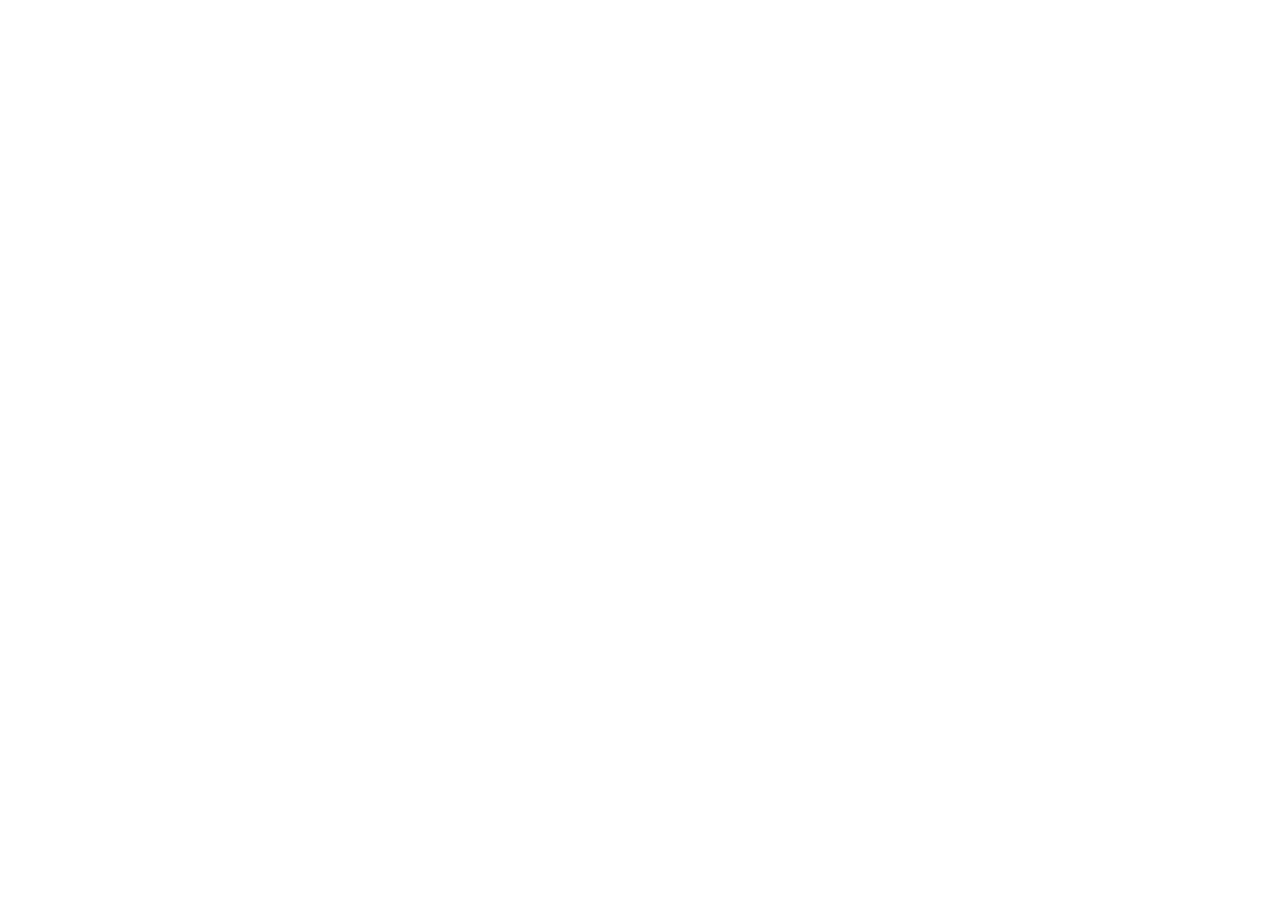
==== commit ddce1825: "Updates" ====
--- a/index.html
+++ b/index.html
@@ -15,8 +15,8 @@
     <meta name="twitter:card" content="summary_large_image" />
     <meta name="twitter:site" content="@lovable_dev" />
     <meta name="twitter:image" content="https://lovable.dev/opengraph-image-p98pqg.png" />
-    <script type="module" crossorigin src="/assets/index-CHtTvRHX.js"></script>
-    <link rel="stylesheet" crossorigin href="/assets/index-CxJa90uY.css">
+    <script type="module" crossorigin src="/presentoo-hub-website/assets/index-BH-OAkm7.js"></script>
+    <link rel="stylesheet" crossorigin href="/presentoo-hub-website/assets/index-CxJa90uY.css">
   </head>
 
   <body>
